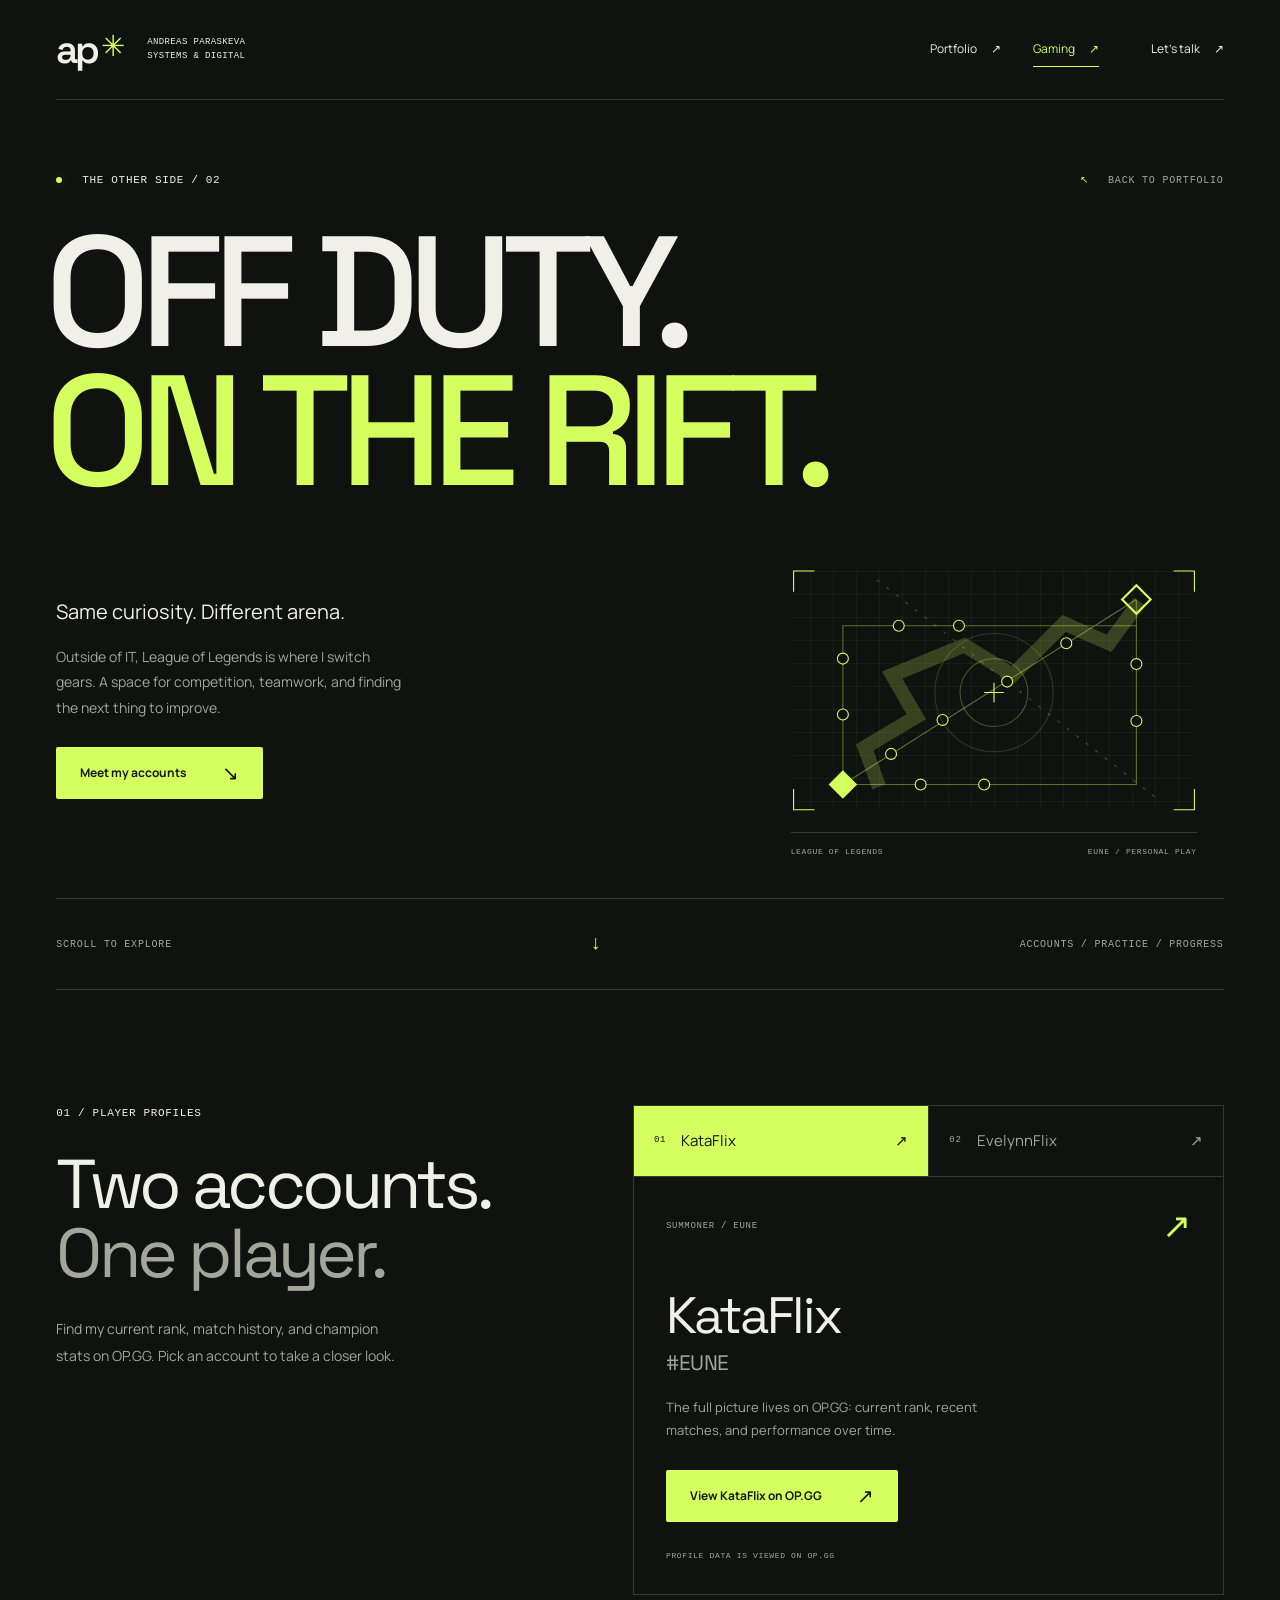
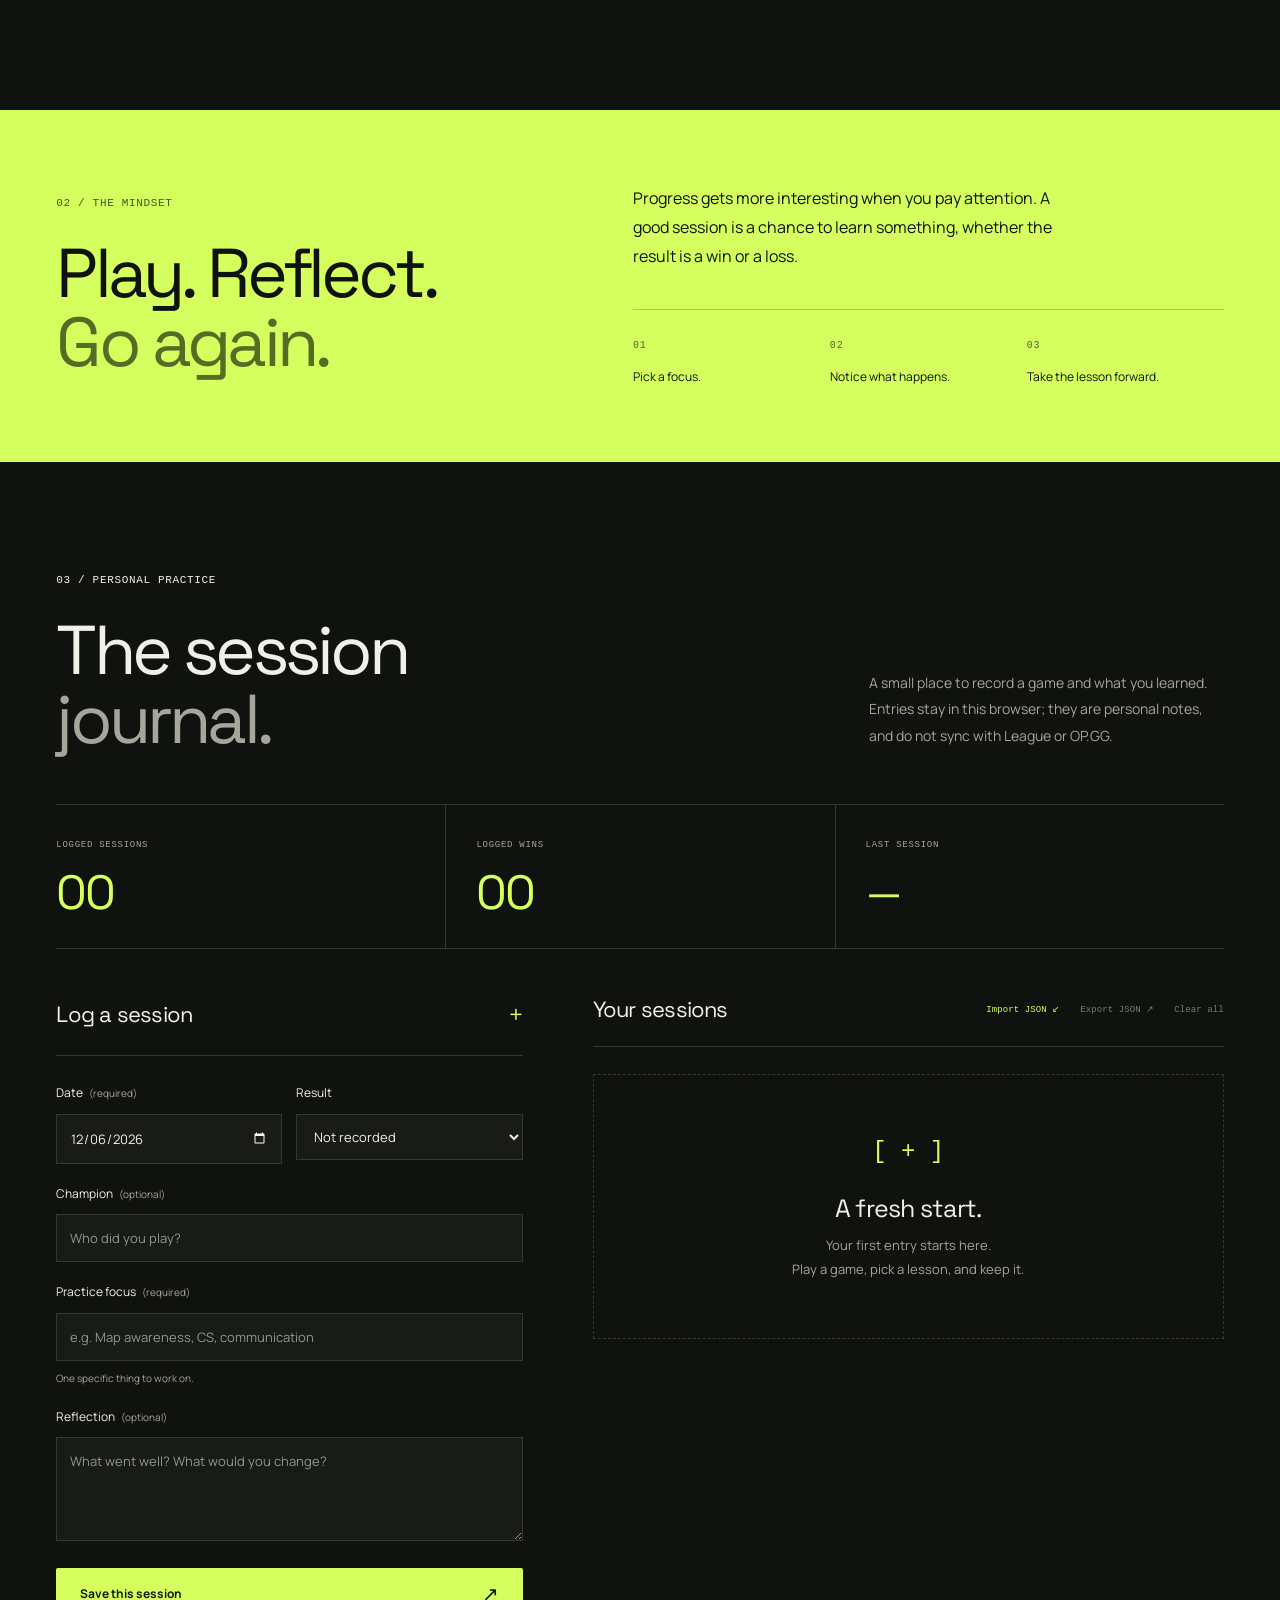
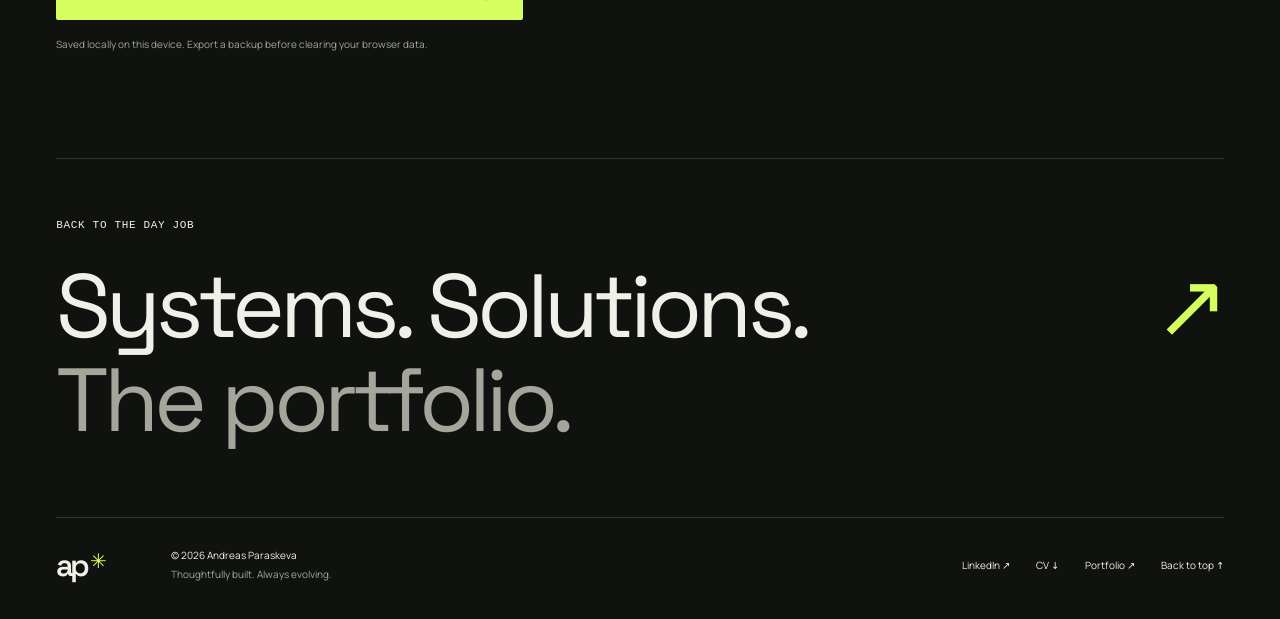
==== gaming/index.html @ ef241016 "Build portfolio and include FileZilla-ready website download" ====
<!doctype html>
<html lang="en">
  <head>
    <meta charset="utf-8" />
    <meta name="viewport" content="width=device-width, initial-scale=1" />
    <meta name="theme-color" content="#101210" />
    <meta
      name="description"
      content="The gaming side of Andreas Paraskeva: League of Legends on EUNE, KataFlix and EvelynnFlix, and a personal practice journal."
    />
    <title>Gaming — Andreas Paraskeva / KataFlix</title>
    <link rel="canonical" href="https://antreasparaskeva.com/gaming/" />
    <meta property="og:type" content="website" />
    <meta
      property="og:title"
      content="Off duty. On the Rift. — Andreas Paraskeva"
    />
    <meta
      property="og:description"
      content="League of Legends, a little competition, and the habit of getting better. The gaming side of Andreas Paraskeva."
    />
    <meta property="og:url" content="https://antreasparaskeva.com/gaming/" />
    <meta
      property="og:image"
      content="https://antreasparaskeva.com/assets/images/hero-art.webp"
    />
    <meta name="twitter:card" content="summary_large_image" />
    <link rel="icon" href="../assets/images/favicon.svg" type="image/svg+xml" />
    <link
      rel="preload"
      href="../assets/fonts/SpaceGrotesk.woff2"
      as="font"
      type="font/woff2"
      crossorigin
    />
    <link rel="stylesheet" href="../assets/css/styles.css" />
    <link rel="stylesheet" href="../assets/css/gaming.css" />
    <script src="../assets/js/main.js" defer></script>
    <script src="../assets/js/gaming.js" defer></script>
  </head>
  <body class="gaming-page">
    <a class="skip-link" href="#main">Skip to content</a>
    <header class="site-header shell">
      <a
        class="brand"
        href="../index.html"
        aria-label="ap — Andreas Paraskeva, Systems &amp; Digital — portfolio"
        ><span class="brand-mark">ap<span aria-hidden="true">✳</span></span
        ><span class="brand-caption"
          >ANDREAS PARASKEVA<br />SYSTEMS &amp; DIGITAL</span
        ></a
      >
      <button
        class="menu-toggle"
        type="button"
        data-menu-toggle
        aria-expanded="false"
        aria-controls="site-navigation"
      >
        <span>Menu</span><span class="menu-icon" aria-hidden="true"></span>
      </button>
      <nav
        class="header-nav"
        id="site-navigation"
        data-nav
        aria-label="Main navigation"
      >
        <a class="nav-link" href="../index.html"
          >Portfolio <span aria-hidden="true">↗</span></a
        >
        <a class="nav-link nav-link--gaming" href="./" aria-current="page"
          >Gaming <span aria-hidden="true">↗</span></a
        >
        <a class="nav-link nav-link--contact" href="../index.html#contact"
          >Let’s talk <span aria-hidden="true">↗</span></a
        >
      </nav>
    </header>
    <main id="main">
      <section class="gaming-hero shell" aria-labelledby="gaming-title">
        <div class="gaming-hero-top">
          <p class="eyebrow">
            <span class="status-dot" aria-hidden="true"></span> THE OTHER SIDE /
            02
          </p>
          <a class="gaming-back" href="../index.html"
            ><span aria-hidden="true">↖</span> Back to portfolio</a
          >
        </div>
        <h1 class="gaming-title" id="gaming-title">
          OFF DUTY.<br /><span>ON THE RIFT.</span>
        </h1>
        <div class="gaming-hero-bottom">
          <div class="gaming-intro">
            <p class="gaming-intro-title">Same curiosity. Different arena.</p>
            <p>
              Outside of IT, League of Legends is where I switch gears. A space
              for competition, teamwork, and finding the next thing to improve.
            </p>
            <a class="button button--lime" href="#accounts"
              >Meet my accounts <span aria-hidden="true">↘</span></a
            >
          </div>
          <div class="rift-visual" aria-hidden="true">
            <svg
              viewBox="0 0 420 260"
              class="rift-map"
              fill="none"
              xmlns="http://www.w3.org/2000/svg"
            >
              <defs>
                <pattern
                  id="rift-grid"
                  width="21"
                  height="21"
                  patternUnits="userSpaceOnUse"
                >
                  <path
                    d="M21 0H0V21"
                    stroke="currentColor"
                    stroke-opacity=".15"
                    stroke-width=".6"
                  />
                </pattern>
              </defs>
              <rect
                x="27"
                y="21"
                width="366"
                height="218"
                fill="url(#rift-grid)"
              />
              <path
                d="M72 216V71H340M72 216L340 47M72 216H340V47"
                stroke="currentColor"
                stroke-width="1"
                stroke-opacity=".4"
              />
              <path
                d="M105 218L92 182L139 154L117 116L183 89L227 116L274 69L315 87L343 49"
                stroke="currentColor"
                stroke-opacity=".2"
                stroke-width="13"
              />
              <path
                d="M103 29L363 232"
                stroke="currentColor"
                stroke-opacity=".25"
                stroke-dasharray="3 8"
              />
              <path d="M59 216L72 203L85 216L72 229Z" fill="currentColor" />
              <path
                d="M327 47L340 34L353 47L340 60Z"
                stroke="currentColor"
                stroke-width="2"
              />
              <g fill="#101210" stroke="currentColor">
                <circle cx="72" cy="152" r="5" />
                <circle cx="72" cy="101" r="5" />
                <circle cx="123" cy="71" r="5" />
                <circle cx="178" cy="71" r="5" />
                <circle cx="116" cy="188" r="5" />
                <circle cx="163" cy="157" r="5" />
                <circle cx="222" cy="122" r="5" />
                <circle cx="276" cy="87" r="5" />
                <circle cx="143" cy="216" r="5" />
                <circle cx="201" cy="216" r="5" />
                <circle cx="340" cy="158" r="5" />
                <circle cx="340" cy="106" r="5" />
              </g>
              <circle
                cx="210"
                cy="132"
                r="31"
                stroke="currentColor"
                stroke-opacity=".28"
              />
              <circle
                cx="210"
                cy="132"
                r="54"
                stroke="currentColor"
                stroke-opacity=".15"
              />
              <path
                d="M201 132H219M210 123V141M27 40V21H46M374 21H393V40M27 220V239H46M374 239H393V220"
                stroke="currentColor"
              />
            </svg>
            <div class="rift-caption">
              <span>LEAGUE OF LEGENDS</span><span>EUNE / PERSONAL PLAY</span>
            </div>
          </div>
        </div>
        <div class="gaming-section-index">
          <span>SCROLL TO EXPLORE</span><span aria-hidden="true">↓</span
          ><span>ACCOUNTS / PRACTICE / PROGRESS</span>
        </div>
      </section>

      <section
        class="gaming-accounts shell"
        id="accounts"
        aria-labelledby="accounts-title"
      >
        <div class="gaming-section-head reveal">
          <p class="eyebrow">01 / PLAYER PROFILES</p>
          <h2 class="gaming-section-title" id="accounts-title">
            Two accounts.<br /><span>One player.</span>
          </h2>
          <p>
            Find my current rank, match history, and champion stats on OP.GG.
            Pick an account to take a closer look.
          </p>
        </div>
        <div class="account-console reveal">
          <div
            class="account-select"
            role="group"
            aria-label="Select a League of Legends account"
          >
            <button
              type="button"
              class="account-tab is-active"
              data-account="kataflix"
              aria-pressed="true"
            >
              <span class="account-tab-index">01</span><span>KataFlix</span
              ><span class="account-tab-arrow" aria-hidden="true">↗</span>
            </button>
            <button
              type="button"
              class="account-tab"
              data-account="evelynnflix"
              aria-pressed="false"
            >
              <span class="account-tab-index">02</span><span>EvelynnFlix</span
              ><span class="account-tab-arrow" aria-hidden="true">↗</span>
            </button>
          </div>
          <div class="account-details" aria-live="polite" aria-atomic="true">
            <div class="account-detail-top">
              <span class="console-label">SUMMONER / EUNE</span
              ><span class="account-symbol" aria-hidden="true">↗</span>
            </div>
            <p class="account-name" id="account-name">
              KataFlix<span>#EUNE</span>
            </p>
            <p class="account-description">
              The full picture lives on OP.GG: current rank, recent matches, and
              performance over time.
            </p>
            <a
              class="button button--lime"
              id="account-profile-link"
              href="https://op.gg/lol/summoners/eune/KataFlix-EUNE"
              target="_blank"
              rel="noopener noreferrer"
              >View KataFlix on OP.GG <span aria-hidden="true">↗</span
              ><span class="sr-only"> (opens in a new tab)</span></a
            >
            <p class="account-footnote">PROFILE DATA IS VIEWED ON OP.GG</p>
          </div>
        </div>
        <noscript
          ><p class="gaming-noscript">
            You can also open
            <a
              href="https://op.gg/lol/summoners/eune/EvelynnFlix-EUNE"
              target="_blank"
              rel="noopener noreferrer"
              >EvelynnFlix#EUNE on OP.GG (new tab)</a
            >. JavaScript is needed to switch accounts and use the session
            journal.
          </p></noscript
        >
      </section>

      <section class="practice-band" aria-labelledby="practice-title">
        <div class="shell practice-layout">
          <div class="reveal">
            <p class="eyebrow">02 / THE MINDSET</p>
            <h2 class="gaming-section-title" id="practice-title">
              Play. Reflect.<br /><span>Go again.</span>
            </h2>
          </div>
          <div class="practice-notes reveal">
            <p>
              Progress gets more interesting when you pay attention. A good
              session is a chance to learn something, whether the result is a
              win or a loss.
            </p>
            <div class="practice-steps">
              <div>
                <span>01</span>
                <p>Pick a focus.</p>
              </div>
              <div>
                <span>02</span>
                <p>Notice what happens.</p>
              </div>
              <div>
                <span>03</span>
                <p>Take the lesson forward.</p>
              </div>
            </div>
          </div>
        </div>
      </section>

      <section
        class="gaming-journal shell"
        id="journal"
        aria-labelledby="journal-title"
      >
        <div class="journal-heading reveal">
          <div>
            <p class="eyebrow">03 / PERSONAL PRACTICE</p>
            <h2 class="gaming-section-title" id="journal-title">
              The session<br /><span>journal.</span>
            </h2>
          </div>
          <p>
            A small place to record a game and what you learned. Entries stay in
            this browser; they are personal notes, and do not sync with League
            or OP.GG.
          </p>
        </div>
        <div
          class="journal-metrics"
          role="group"
          aria-label="Summary of manually logged sessions"
        >
          <div>
            <span class="console-label">LOGGED SESSIONS</span
            ><strong id="journal-count">00</strong>
          </div>
          <div>
            <span class="console-label">LOGGED WINS</span
            ><strong id="journal-wins">00</strong>
          </div>
          <div>
            <span class="console-label">LAST SESSION</span
            ><strong class="journal-last-date" id="journal-last">—</strong>
          </div>
        </div>
        <div class="journal-layout">
          <form class="journal-form" id="journal-form" novalidate>
            <div class="journal-panel-heading">
              <h3>Log a session</h3>
              <span aria-hidden="true">+</span>
            </div>
            <div class="journal-field-row">
              <div class="journal-field">
                <label for="session-date">Date <span>(required)</span></label
                ><input type="date" id="session-date" name="date" required />
              </div>
              <div class="journal-field">
                <label for="session-result">Result</label
                ><select id="session-result" name="result">
                  <option value="unrecorded">Not recorded</option>
                  <option value="win">Win</option>
                  <option value="loss">Loss</option>
                </select>
              </div>
            </div>
            <div class="journal-field">
              <label for="session-champion"
                >Champion <span>(optional)</span></label
              ><input
                type="text"
                id="session-champion"
                name="champion"
                maxlength="40"
                placeholder="Who did you play?"
                autocomplete="off"
              />
            </div>
            <div class="journal-field">
              <label for="session-focus"
                >Practice focus <span>(required)</span></label
              ><input
                type="text"
                id="session-focus"
                name="focus"
                required
                maxlength="80"
                placeholder="e.g. Map awareness, CS, communication"
                aria-describedby="focus-help"
              />
              <p id="focus-help" class="journal-input-help">
                One specific thing to work on.
              </p>
            </div>
            <div class="journal-field">
              <label for="session-notes"
                >Reflection <span>(optional)</span></label
              ><textarea
                id="session-notes"
                name="notes"
                rows="3"
                maxlength="600"
                placeholder="What went well? What would you change?"
              ></textarea>
            </div>
            <p
              class="journal-form-error"
              id="journal-form-error"
              role="alert"
              hidden
            ></p>
            <button
              class="button button--lime journal-save"
              id="journal-save"
              type="submit"
              disabled
            >
              Save this session <span aria-hidden="true">↗</span>
            </button>
            <p class="journal-storage-note">
              Saved locally on this device. Export a backup before clearing your
              browser data.
            </p>
          </form>
          <div class="journal-history">
            <div class="journal-panel-heading">
              <h3>Your sessions</h3>
              <div class="journal-actions">
                <button
                  type="button"
                  class="journal-text-button"
                  id="journal-import"
                  disabled
                >
                  Import JSON <span aria-hidden="true">↙</span></button
                ><button
                  type="button"
                  class="journal-text-button"
                  id="journal-export"
                  disabled
                >
                  Export JSON <span aria-hidden="true">↗</span></button
                ><button
                  type="button"
                  class="journal-text-button"
                  id="journal-clear"
                  disabled
                >
                  Clear all
                </button>
              </div>
            </div>
            <input
              type="file"
              id="journal-import-file"
              accept="application/json,.json"
              aria-label="Choose a journal JSON backup to merge"
              hidden
            />
            <p
              class="journal-notice"
              id="journal-storage-warning"
              role="status"
              hidden
            ></p>
            <div class="journal-empty" id="journal-empty">
              <span class="journal-empty-mark" aria-hidden="true">[ + ]</span>
              <h4>A fresh start.</h4>
              <p>
                Your first entry starts here.<br />Play a game, pick a lesson,
                and keep it.
              </p>
            </div>
            <ol
              class="journal-entry-list"
              id="journal-entries"
              aria-label="Saved gaming sessions"
            ></ol>
            <p
              class="journal-status"
              id="journal-status"
              role="status"
              aria-live="polite"
              aria-atomic="true"
            ></p>
          </div>
        </div>
        <noscript
          ><p class="gaming-noscript">
            Enable JavaScript to save session notes in this browser. The OP.GG
            profile links work without JavaScript.
          </p></noscript
        >
      </section>
      <section class="gaming-return shell reveal">
        <p class="eyebrow">BACK TO THE DAY JOB</p>
        <a href="../index.html" class="gaming-return-link"
          >Systems. Solutions.<br /><span>The portfolio.</span
          ><span class="gaming-return-arrow" aria-hidden="true">↗</span></a
        >
      </section>
    </main>
    <footer class="site-footer shell">
      <a class="brand-mark" href="#main" aria-label="ap — Back to top"
        >ap<span aria-hidden="true">✳</span></a
      >
      <p>
        © <span data-year>2026</span> Andreas Paraskeva<br /><span class="muted"
          >Thoughtfully built. Always evolving.</span
        >
      </p>
      <div class="footer-links">
        <a
          href="https://www.linkedin.com/in/andreas-paraskeva-26b56a376/"
          target="_blank"
          rel="noopener noreferrer"
          >LinkedIn ↗</a
        ><a href="../assets/docs/Andreas-Paraskeva-CV.pdf" download>CV ↓</a
        ><a href="../index.html">Portfolio ↗</a
        ><a href="#main">Back to top ↑</a>
      </div>
    </footer>
    <dialog
      class="journal-clear-dialog"
      id="journal-clear-dialog"
      aria-labelledby="clear-title"
      aria-describedby="clear-description"
    >
      <div>
        <p class="eyebrow">LOCAL JOURNAL</p>
        <h2 id="clear-title">Clear every session?</h2>
        <p id="clear-description">
          This permanently deletes all journal entries from this browser. Export
          a backup first if you want to keep them.
        </p>
        <div class="journal-dialog-actions">
          <button
            class="button button--outline"
            type="button"
            id="journal-clear-cancel"
          >
            Keep my entries</button
          ><button
            class="button button--lime"
            type="button"
            id="journal-clear-confirm"
          >
            Delete all entries
          </button>
        </div>
      </div>
    </dialog>
  </body>
</html>
---- assets/css/styles.css ----
@font-face {
  font-family: Space Grotesk;
  src: url("../fonts/SpaceGrotesk.woff2") format("woff2");
  font-style: normal;
  font-weight: 300 700;
  font-display: swap;
}
@font-face {
  font-family: Manrope;
  src: url("../fonts/Manrope.woff2") format("woff2");
  font-style: normal;
  font-weight: 200 800;
  font-display: swap;
}
@font-face {
  font-family: Manrope;
  src: url("../fonts/Symbols.ttf") format("truetype");
  font-style: normal;
  font-weight: 200 800;
  font-display: swap;
  unicode-range: U+2190-21FF, U+2715, U+2733;
}
@font-face {
  font-family: Space Grotesk;
  src: url("../fonts/Symbols.ttf") format("truetype");
  font-style: normal;
  font-weight: 300 700;
  font-display: swap;
  unicode-range: U+2190-21FF, U+2715, U+2733;
}
:root {
  --bg: #101210;
  --surface: #181b17;
  --text: #f1f0e8;
  --muted: #a4a79c;
  --lime: #d4ff5f;
  --line: #32362e;
  --paper: #e9eae2;
  --font: Manrope, Arial, sans-serif;
  --display: "Space Grotesk", Arial, sans-serif;
  --mono: "Courier New", monospace;
  --gutter: clamp(22px, 4.4vw, 80px);
}
.sr-only {
  position: absolute !important;
  width: 1px !important;
  height: 1px !important;
  padding: 0 !important;
  margin: -1px !important;
  overflow: hidden !important;
  clip: rect(0, 0, 0, 0) !important;
  white-space: nowrap !important;
  border: 0 !important;
}
.project-fallback {
  border-top: 1px solid var(--line);
  margin-top: 30px;
  padding-top: 24px;
  color: var(--muted);
  font-size: 12px;
  display: grid;
  gap: 15px;
}
.project-fallback a {
  color: var(--lime);
  text-decoration: underline;
  text-underline-offset: 4px;
}
button[data-project]:disabled {
  cursor: default;
}
*,
*::before,
*::after {
  box-sizing: border-box;
}
html {
  scroll-behavior: smooth;
  scroll-padding-top: 30px;
}
body {
  margin: 0;
  background: var(--bg);
  color: var(--text);
  font: 400 15px/1.7 var(--font);
  -webkit-font-smoothing: antialiased;
}
body.menu-open {
  overflow: hidden;
}
button,
input,
select,
textarea {
  font: inherit;
}
button,
a,
input,
select,
textarea {
  -webkit-tap-highlight-color: transparent;
}
button {
  cursor: pointer;
}
a {
  color: inherit;
  text-decoration: none;
}
button {
  color: inherit;
}
img {
  max-width: 100%;
  display: block;
}
h1,
h2,
h3,
h4,
p {
  margin: 0;
}
h1,
h2,
h3,
h4 {
  font-family: var(--display);
  font-weight: 500;
  line-height: 1.08;
}
::selection {
  background: var(--lime);
  color: var(--bg);
}
:focus-visible {
  outline: 2px solid var(--lime);
  outline-offset: 5px;
}
.about-section :focus-visible {
  outline-color: var(--bg);
}
[hidden] {
  display: none !important;
}
.shell {
  width: calc(100% - var(--gutter) * 2);
  max-width: 1600px;
  margin-inline: auto;
}
.section-pad {
  padding-top: 120px;
  padding-bottom: 120px;
}
.eyebrow,
.mono {
  font-family: var(--mono);
  font-size: 11px;
  letter-spacing: 0.06em;
  line-height: 1.5;
}
.eyebrow {
  font-weight: 400;
}
.lime {
  color: var(--lime);
}
.muted {
  color: var(--muted);
}
.skip-link {
  position: fixed;
  z-index: 100;
  left: 20px;
  top: 15px;
  padding: 10px 20px;
  transform: translateY(-200%);
  background: var(--lime);
  color: var(--bg);
}
.skip-link:focus {
  transform: translateY(0);
}
.scroll-progress {
  height: 2px;
  width: 0;
  background: var(--lime);
  position: fixed;
  top: 0;
  left: 0;
  z-index: 90;
  pointer-events: none;
}
.site-header {
  height: 100px;
  display: flex;
  align-items: center;
  justify-content: space-between;
  position: relative;
  z-index: 20;
  border-bottom: 1px solid var(--line);
}
.brand {
  display: inline-flex;
  gap: 22px;
  align-items: center;
}
.brand-mark {
  font-family: var(--display);
  font-size: 39px;
  font-weight: 600;
  letter-spacing: -4px;
  line-height: 1;
}
.brand-mark span {
  font-size: 29px;
  color: var(--lime);
  display: inline-block;
  margin-left: 5px;
  letter-spacing: 0;
  vertical-align: top;
  transform: translateY(1px);
}
.brand-caption {
  font-family: var(--mono);
  font-size: 9px;
  letter-spacing: 0.04em;
  line-height: 1.55;
}
.header-nav {
  display: flex;
  align-items: center;
  gap: 32px;
}
.nav-link {
  font-size: 12px;
  position: relative;
  padding-block: 7px;
}
.nav-link::after {
  content: "";
  position: absolute;
  left: 0;
  bottom: 0;
  width: 0;
  height: 1px;
  background: currentColor;
  transition: width 0.25s;
}
.nav-link:hover::after,
.nav-link[aria-current="page"]::after {
  width: 100%;
}
.nav-link--gaming {
  color: var(--lime);
}
.nav-link--contact {
  margin-left: 20px;
}
.nav-link span {
  display: inline-block;
  margin-left: 12px;
}
.menu-toggle {
  display: none;
}
.button {
  display: inline-flex;
  justify-content: space-between;
  gap: 35px;
  align-items: center;
  min-height: 52px;
  padding: 14px 23px;
  font-size: 12px;
  font-weight: 700;
  border: 1px solid transparent;
  transition:
    background 0.25s,
    transform 0.25s;
  color: var(--text);
  background: var(--surface);
  border-radius: 2px;
  line-height: 1.5;
}
.button span {
  font-size: 20px;
  font-weight: 400;
  line-height: 1;
}
.button--lime {
  background: var(--lime);
  color: #15190d;
}
.button--lime:hover {
  background: #e0ff8e;
  transform: translateY(-2px);
}
.button--outline {
  border-color: var(--line);
  background: transparent;
}
.button--outline:hover {
  background: var(--surface);
  border-color: var(--muted);
}
.text-link {
  display: inline-flex;
  align-items: center;
  gap: 24px;
  font-size: 12px;
  padding: 9px 0;
  border-bottom: 1px solid var(--line);
  font-weight: 600;
}
.text-link span {
  font-size: 19px;
  transition: transform 0.25s;
}
.text-link:hover span {
  transform: translate(2px, -2px);
}
.status-dot {
  display: inline-block;
  width: 6px;
  height: 6px;
  background: var(--lime);
  border-radius: 50%;
  margin-right: 8px;
  box-shadow: 0 0 12px #d4ff5f45;
}
.hero {
  position: relative;
  min-height: 745px;
  height: calc(100svh - 100px);
  max-height: 900px;
  display: flex;
  flex-direction: column;
  isolation: isolate;
}
.hero-image {
  position: absolute;
  right: calc(var(--gutter) * -1);
  top: 0;
  width: 88%;
  height: 100%;
  overflow: hidden;
  z-index: -1;
}
.hero-image img {
  height: 100%;
  width: 100%;
  object-fit: cover;
  object-position: 67% center;
  opacity: 0.83;
}
.hero-image-shade {
  position: absolute;
  inset: 0;
  background:
    linear-gradient(
      90deg,
      var(--bg) 0%,
      #101210db 13%,
      #10121068 40%,
      transparent 68%
    ),
    linear-gradient(
      0deg,
      var(--bg) 0%,
      transparent 25%,
      transparent 80%,
      #10121050 100%
    );
}
.hero-topline {
  display: flex;
  justify-content: space-between;
  align-items: center;
  padding-top: 30px;
}
.hero-topline .eyebrow {
  font-size: 10px;
}
.hero-index {
  color: var(--muted);
  font-size: 9px;
}
.hero-content {
  padding-top: 76px;
  position: relative;
}
.hero-kicker {
  font-size: 16px;
  color: #c7cabc;
  margin-bottom: 27px;
}
.hero h1 {
  font-size: clamp(76px, 8.9vw, 155px);
  letter-spacing: -0.072em;
  line-height: 0.94;
  max-width: 1040px;
}
.hero-description {
  max-width: 350px;
  font-size: 13px;
  color: #c4c7bb;
  line-height: 1.85;
  margin-top: 31px;
}
.hero-actions {
  display: flex;
  align-items: center;
  gap: 30px;
  margin-top: 29px;
}
.hero-actions .text-link {
  font-size: 11px;
}
.hero-coordinate {
  position: absolute;
  right: 0;
  bottom: 163px;
  font-size: 10px;
  text-align: right;
  color: #c0c5b1;
}
.hero-coordinate span {
  font-size: 8px;
  color: var(--muted);
}
.hero-bottom {
  display: grid;
  grid-template-columns: 1fr 1fr 1fr;
  align-items: end;
  margin-top: auto;
  padding-top: 55px;
  padding-bottom: 32px;
}
.scroll-cue {
  display: flex;
  align-items: center;
  gap: 13px;
  font: 9px var(--mono);
  letter-spacing: 0.03em;
  width: max-content;
}
.scroll-cue-line {
  display: block;
  width: 17px;
  height: 32px;
  border: 1px solid #5f6655;
  border-radius: 10px;
  position: relative;
}
.scroll-cue-line::after {
  content: "";
  position: absolute;
  top: 6px;
  left: 7px;
  width: 1px;
  height: 7px;
  background: var(--lime);
  animation: scrollCue 2s infinite;
}
.hero-current {
  font-size: 11px;
  text-align: center;
}
.hero-current .muted {
  font: 8px var(--mono);
  letter-spacing: 0.06em;
}
.local-time {
  font-size: 9px;
  text-align: right;
  color: var(--muted);
}
.local-time span {
  color: var(--text);
  margin-left: 12px;
}
.skills-ribbon {
  border-block: 1px solid var(--line);
  background: #151813;
}
.skills-ribbon > div {
  display: flex;
  justify-content: space-between;
  align-items: center;
  gap: 20px;
  min-height: 70px;
  font: 10px var(--mono);
  letter-spacing: 0.03em;
}
.skills-ribbon > div > span:nth-child(even) {
  color: var(--lime);
  font-size: 18px;
}
.section-heading {
  margin-bottom: 48px;
}
.section-heading > .eyebrow {
  color: var(--muted);
  margin-bottom: 22px;
}
.heading-row {
  display: flex;
  align-items: flex-end;
  justify-content: space-between;
  gap: 30px;
}
.heading-row h2 {
  font-size: clamp(40px, 4.8vw, 80px);
  letter-spacing: -0.055em;
}
.heading-row h2 sup {
  font: 12px var(--mono);
  letter-spacing: 0;
  vertical-align: top;
  margin-left: 15px;
  display: inline-block;
  margin-top: 10px;
  color: var(--muted);
}
.heading-row > p {
  font-size: 12px;
  color: var(--muted);
  line-height: 1.8;
  text-align: right;
}
.project-grid {
  display: grid;
  grid-template-columns: 1fr 1fr;
  gap: 28px;
}
.project-visual {
  position: relative;
  width: 100%;
  padding: 0;
  aspect-ratio: 4/3;
  border: 0;
  display: block;
  overflow: hidden;
  text-align: left;
  border-radius: 3px;
}
.project-visual--school {
  background: #b8b6ec;
}
.project-visual--v2go {
  background: #d3ddbe;
}
.project-visual img {
  width: 100%;
  height: 100%;
  object-fit: cover;
  transition: transform 0.7s cubic-bezier(0.2, 0.7, 0.3, 1);
}
.project-visual:hover img {
  transform: scale(1.045);
}
.project-number {
  position: absolute;
  top: 26px;
  left: 26px;
  color: #393749;
  z-index: 1;
  font-size: 9px;
}
.visual-caption {
  position: absolute;
  bottom: 22px;
  left: 26px;
  color: #35382f;
  font-size: 8px;
}
.project-open {
  position: absolute;
  bottom: 24px;
  right: 25px;
  width: 42px;
  height: 42px;
  background: var(--bg);
  color: var(--text);
  display: grid;
  place-items: center;
  border-radius: 50%;
  font-size: 22px;
  transition: transform 0.25s;
}
.project-visual:hover .project-open {
  transform: rotate(45deg);
}
.project-meta {
  display: flex;
  gap: 16px;
  justify-content: space-between;
  align-items: flex-start;
  margin-top: 25px;
}
.project-meta h3 {
  font-size: 27px;
  letter-spacing: -0.035em;
}
.project-meta h3 button {
  background: none;
  border: 0;
  padding: 0;
  text-align: left;
  font: inherit;
}
.project-meta h3 span {
  font-size: 20px;
  color: var(--lime);
  margin-left: 8px;
}
.project-meta p {
  font-size: 12px;
  color: var(--muted);
  margin-top: 7px;
}
.project-type {
  font-size: 8px;
  margin-top: 9px;
  color: var(--muted);
  white-space: nowrap;
}
.tags {
  display: flex;
  flex-wrap: wrap;
  gap: 7px;
  margin-top: 20px;
}
.tags span {
  border: 1px solid var(--line);
  padding: 3px 10px;
  border-radius: 30px;
  font-size: 9px;
  color: #c4c7bc;
}
.contribution-row {
  margin-top: 52px;
  border-block: 1px solid var(--line);
  padding: 27px 0;
  display: grid;
  grid-template-columns: 1fr 1fr 1fr 1fr;
  gap: 20px;
  align-items: center;
}
.contribution-row > .eyebrow {
  font-size: 9px;
  color: var(--muted);
}
.contribution-row > a {
  font: 22px var(--display);
  letter-spacing: -0.04em;
  display: flex;
  gap: 15px;
  align-items: center;
}
.contribution-row > a > span {
  color: var(--lime);
  font-size: 18px;
}
.contribution-row > p:last-child {
  font-size: 10px;
  color: var(--muted);
  text-align: right;
}
.about-section {
  background: var(--paper);
  color: #22261d;
  position: relative;
}
.about-section .section-heading > .eyebrow {
  color: #65695d;
}
.about-grid {
  display: grid;
  grid-template-columns: 1.2fr 1fr;
  gap: 85px;
  align-items: start;
}
.about-title {
  font-size: clamp(38px, 4.7vw, 76px);
  line-height: 1.12;
  letter-spacing: -0.06em;
}
.about-title > span {
  color: #7b826d;
}
.about-copy {
  padding-top: 5px;
}
.about-copy .lead {
  font-size: 21px;
  color: #23271f;
  line-height: 1.55;
  margin-bottom: 23px;
}
.about-copy > p {
  font-size: 13px;
  color: #606555;
  line-height: 1.95;
  margin-bottom: 20px;
}
.about-copy .text-link {
  border-color: #b7bbae;
  margin-top: 8px;
}
.about-stats {
  display: grid;
  grid-template-columns: 1fr 1fr 1fr;
  margin-top: 70px;
  border-block: 1px solid #bfc4b4;
  padding: 38px 0;
  gap: 25px;
}
.about-stats > div {
  padding-left: 45px;
  border-left: 1px solid #bfc4b4;
}
.about-stats > div:first-child {
  border-left: 0;
  padding-left: 0;
}
.about-stats strong {
  font: 500 clamp(28px, 3vw, 46px) var(--display);
  letter-spacing: -0.06em;
}
.about-stats strong span {
  font-size: 23px;
  color: #606555;
}
.about-stats p {
  font: 9px var(--mono);
  letter-spacing: 0.05em;
  color: #5f6555;
  margin-top: 8px;
}
.toolkit {
  display: grid;
  grid-template-columns: 1fr 3fr;
  gap: 30px;
  margin-top: 48px;
}
.toolkit > .eyebrow {
  color: #606555;
  padding-top: 3px;
}
.toolkit-groups {
  display: grid;
  grid-template-columns: 1.2fr 1.2fr 1fr;
  gap: 30px;
}
.toolkit h3 {
  font-size: 14px;
  letter-spacing: -0.025em;
  margin-bottom: 10px;
}
.toolkit p {
  font-size: 10px;
  line-height: 2;
  color: #606555;
}
.experience-list {
  border-top: 1px solid var(--line);
}
.experience-item {
  border-bottom: 1px solid var(--line);
}
.experience-item summary {
  display: grid;
  grid-template-columns: 31% 1fr 42px;
  align-items: center;
  gap: 24px;
  padding: 32px 0;
  cursor: pointer;
  list-style: none;
}
.experience-item summary::-webkit-details-marker {
  display: none;
}
.experience-date {
  font-size: 10px;
  color: var(--muted);
  align-self: start;
  padding-top: 5px;
}
.current-pill {
  display: block;
  width: max-content;
  padding: 2px 7px;
  border: 1px solid #a4cc464a;
  color: var(--lime);
  font-size: 8px;
  margin-top: 8px;
  border-radius: 3px;
}
.experience-role {
  font: 500 clamp(18px, 2.2vw, 31px) var(--display);
  letter-spacing: -0.035em;
  line-height: 1.35;
}
.experience-role small {
  display: block;
  font: 11px var(--font);
  letter-spacing: 0;
  color: var(--muted);
  margin-top: 7px;
}
.experience-toggle {
  display: grid;
  place-items: center;
  border: 1px solid var(--line);
  height: 39px;
  width: 39px;
  border-radius: 50%;
  font-size: 24px;
  font-weight: 300;
  transition:
    transform 0.3s,
    color 0.3s;
}
.experience-item[open] .experience-toggle {
  transform: rotate(45deg);
  color: var(--lime);
}
.experience-item summary:hover .experience-role {
  color: var(--lime);
}
.experience-description {
  padding: 0 65px 30px 31%;
  font-size: 12px;
  color: #c0c4b7;
  max-width: 950px;
}
.experience-description p + p {
  margin-top: 12px;
}
.education-grid {
  display: grid;
  grid-template-columns: 1fr 1fr;
  gap: 24px;
  margin-top: 55px;
}
.education-card {
  padding: 31px;
  background: var(--surface);
  border: 1px solid var(--line);
  position: relative;
  overflow: hidden;
}
.education-card > .eyebrow {
  color: var(--muted);
  font-size: 8px;
}
.education-card h3 {
  font-size: 25px;
  letter-spacing: -0.04em;
  margin-top: 26px;
}
.education-school {
  font-size: 12px;
  color: var(--lime);
  margin-top: 9px;
}
.education-card > p:last-of-type {
  font-size: 11px;
  color: var(--muted);
  margin-top: 22px;
  max-width: 85%;
}
.education-badge {
  position: absolute;
  right: 23px;
  bottom: 29px;
  font: 25px var(--display);
  color: #626a55;
  letter-spacing: -1.5px;
}
.education-badge span {
  font-size: 17px;
  margin-left: 6px;
  color: var(--lime);
}
.gaming-teaser {
  padding-block: 15px 0;
}
.gaming-teaser-inner {
  padding: 67px;
  background: #1b2115;
  border: 1px solid #444e31;
  position: relative;
  overflow: hidden;
  display: grid;
  grid-template-columns: 1.1fr 1fr;
  gap: 20px;
}
.teaser-grid {
  position: absolute;
  inset: 0;
  background-image:
    linear-gradient(#d4ff5f08 1px, transparent 1px),
    linear-gradient(90deg, #d4ff5f08 1px, transparent 1px);
  background-size: 45px 45px;
  mask-image: linear-gradient(90deg, transparent, #000);
  pointer-events: none;
}
.gaming-teaser-inner > div:not(.teaser-grid) {
  position: relative;
}
.gaming-teaser .eyebrow {
  font-size: 9px;
  color: #b9c99d;
}
.gaming-teaser h2 {
  font-size: clamp(43px, 5.7vw, 87px);
  letter-spacing: -0.06em;
  margin-top: 28px;
}
.gaming-teaser h2 span {
  color: var(--lime);
}
.gaming-teaser p:not(.eyebrow) {
  font-size: 12px;
  color: #b5bfa6;
  margin-top: 23px;
  max-width: 350px;
}
.gaming-teaser .button {
  margin-top: 32px;
}
.teaser-symbol {
  display: grid;
  place-items: center;
}
.crosshair {
  width: 250px;
  height: 250px;
  position: relative;
  border: 1px solid #d4ff5f35;
  border-radius: 50%;
  box-shadow:
    0 0 90px #c4fd4420,
    inset 0 0 70px #c4fd4410;
  display: block;
}
.crosshair::before {
  content: "";
  position: absolute;
  inset: 41px;
  border: 1px solid #d4ff5f80;
  transform: rotate(45deg);
  background: linear-gradient(135deg, #d4ff5f18, transparent);
  box-shadow: 0 0 50px #c4fd4410;
}
.crosshair::after {
  content: "✳";
  position: absolute;
  inset: 0;
  display: grid;
  place-items: center;
  font-size: 100px;
  color: var(--lime);
  font-family: var(--display);
  text-shadow: 0 0 40px #d4ff5f45;
}
.teaser-code {
  position: absolute;
  bottom: 0;
  right: 0;
  font-size: 9px;
  color: #7d9160;
  text-align: right;
}
.contact-section {
  padding-top: 140px;
  padding-bottom: 100px;
}
.contact-section .eyebrow {
  color: var(--muted);
  margin-bottom: 31px;
}
.contact-grid {
  display: grid;
  grid-template-columns: 1.4fr 1fr;
  gap: 40px;
  align-items: center;
}
.contact-grid h2 {
  font-size: clamp(42px, 6.6vw, 104px);
  letter-spacing: -0.06em;
  line-height: 1.07;
}
.contact-grid h2 span {
  color: var(--lime);
}
.contact-copy > p {
  font-size: 13px;
  color: var(--muted);
  line-height: 1.9;
  margin-bottom: 24px;
}
.email-row {
  display: flex;
  align-items: center;
  gap: 12px;
  margin-top: 23px;
  font-size: 11px;
}
.email-row > a {
  overflow-wrap: anywhere;
}
.copy-email {
  background: none;
  border: 1px solid var(--line);
  width: 30px;
  min-width: 30px;
  height: 30px;
  font-size: 17px;
  padding: 0;
  border-radius: 4px;
}
.copy-email:hover {
  color: var(--lime);
  border-color: var(--lime);
}
.contact-copy .copy-status {
  font-size: 10px;
  color: var(--lime);
  min-height: 20px;
  margin-top: 8px;
  margin-bottom: 0;
}
.site-footer {
  border-top: 1px solid var(--line);
  display: grid;
  grid-template-columns: 80px 1fr auto;
  gap: 35px;
  align-items: center;
  padding-top: 28px;
  padding-bottom: 35px;
}
.site-footer p {
  font-size: 10px;
  line-height: 1.9;
}
.site-footer .brand-mark {
  font-size: 31px;
}
.site-footer .brand-mark > span {
  font-size: 20px;
  margin-left: 4px;
}
.footer-links {
  display: flex;
  gap: 26px;
  font-size: 10px;
}
.footer-links a:hover {
  color: var(--lime);
}
.project-dialog {
  width: calc(100% - 36px);
  max-width: 690px;
  padding: 38px;
  background: #1b1f18;
  color: var(--text);
  border: 1px solid #535c46;
  max-height: 85svh;
  border-radius: 4px;
  box-shadow: 0 25px 130px #0008;
  overflow: auto;
}
.project-dialog::backdrop {
  background: #090c08cc;
  backdrop-filter: blur(8px);
}
.dialog-head {
  display: flex;
  align-items: center;
  justify-content: space-between;
  gap: 15px;
  margin-bottom: 25px;
}
.dialog-head .eyebrow {
  color: var(--lime);
  font-size: 9px;
}
.dialog-close {
  background: transparent;
  border: 1px solid var(--line);
  width: 38px;
  height: 38px;
  border-radius: 50%;
  font-size: 16px;
  flex-shrink: 0;
}
.project-dialog h2 {
  font-size: 48px;
  letter-spacing: -0.055em;
}
.dialog-intro {
  font-size: 17px;
  line-height: 1.7;
  margin-top: 18px;
  color: #d2d7c6;
}
.dialog-body {
  font-size: 12px;
  color: var(--muted);
  margin-top: 25px;
}
.dialog-body h3 {
  font-size: 14px;
  color: var(--text);
  margin-top: 23px;
  margin-bottom: 10px;
}
.dialog-body ul {
  padding-left: 18px;
  line-height: 1.9;
}
.project-dialog > .button {
  margin-top: 27px;
}
.dialog-note {
  font-size: 10px;
  color: var(--muted);
  margin-top: 15px;
}
.will-reveal {
  opacity: 0;
  transform: translateY(18px);
  transition:
    opacity 0.7s,
    transform 0.7s;
}
.will-reveal.is-visible {
  opacity: 1;
  transform: translateY(0);
}
@keyframes scrollCue {
  0%,
  100% {
    transform: translateY(0);
    opacity: 1;
  }
  70% {
    transform: translateY(8px);
    opacity: 0.2;
  }
}
@media (min-width: 1800px) {
  .hero-image {
    right: calc((1600px - 100vw) / 2);
    width: 1200px;
  }
  .hero-content {
    padding-top: 95px;
  }
}
@media (max-width: 1100px) {
  .brand-caption {
    display: none;
  }
  .header-nav {
    gap: 25px;
  }
  .hero {
    min-height: 710px;
  }
  .hero h1 {
    font-size: clamp(82px, 10.1vw, 120px);
  }
  .hero-image {
    width: 100%;
  }
  .hero-coordinate {
    bottom: 170px;
  }
  .about-grid {
    gap: 45px;
  }
  .about-title {
    font-size: clamp(38px, 5.5vw, 63px);
  }
  .toolkit {
    grid-template-columns: 1fr;
  }
  .project-type {
    display: none;
  }
  .contact-grid {
    grid-template-columns: 1.2fr 1fr;
  }
  .email-row {
    font-size: 10px;
  }
  .gaming-teaser-inner {
    padding: 45px;
  }
  .footer-links {
    gap: 20px;
  }
}
@media (max-width: 760px) {
  .section-pad {
    padding-top: 76px;
    padding-bottom: 76px;
  }
  .site-header {
    height: 80px;
  }
  .brand-caption {
    display: block;
    font-size: 8px;
  }
  .brand {
    gap: 17px;
  }
  .brand-mark {
    font-size: 33px;
  }
  .brand-mark span {
    font-size: 25px;
  }
  .menu-toggle {
    display: flex;
    align-items: center;
    gap: 13px;
    background: transparent;
    border: 0;
    padding: 8px 0 8px 12px;
    font-size: 12px;
  }
  .menu-icon {
    display: block;
    position: relative;
    width: 22px;
    height: 12px;
    border-block: 1px solid var(--text);
  }
  .menu-toggle[aria-expanded="true"] .menu-icon {
    border: 0;
  }
  .menu-toggle[aria-expanded="true"] .menu-icon::before,
  .menu-toggle[aria-expanded="true"] .menu-icon::after {
    content: "";
    position: absolute;
    left: 0;
    top: 5px;
    width: 22px;
    height: 1px;
    background: var(--text);
    transform: rotate(45deg);
  }
  .menu-toggle[aria-expanded="true"] .menu-icon::after {
    transform: rotate(-45deg);
  }
  .header-nav {
    display: none;
    position: absolute;
    top: 80px;
    left: calc(var(--gutter) * -1);
    right: calc(var(--gutter) * -1);
    background: #141813;
    padding: 27px var(--gutter) 35px;
    border-bottom: 1px solid var(--line);
    flex-direction: column;
    align-items: flex-start;
    gap: 15px;
    box-shadow: 0 20px 40px #0008;
  }
  .header-nav.is-open {
    display: flex;
  }
  .nav-link {
    font: 24px var(--display);
    padding: 7px 0;
  }
  .nav-link--contact {
    margin-left: 0;
  }
  .hero {
    height: auto;
    min-height: 750px;
    max-height: none;
  }
  .hero-topline {
    padding-top: 25px;
  }
  .hero-topline .eyebrow {
    font-size: 8px;
  }
  .hero-index {
    display: none;
  }
  .hero-content {
    padding-top: 73px;
  }
  .hero-kicker {
    font-size: 13px;
    margin-bottom: 22px;
  }
  .hero h1 {
    font-size: clamp(64px, 12.4vw, 94px);
    letter-spacing: -0.07em;
  }
  .hero-image {
    height: 570px;
    width: calc(100% + var(--gutter) * 2);
    right: calc(var(--gutter) * -1);
    top: 55px;
  }
  .hero-image img {
    object-position: 57% center;
    opacity: 0.53;
  }
  .hero-image-shade {
    background:
      linear-gradient(#10121066, #10121066),
      linear-gradient(90deg, #1012109c, transparent 85%),
      linear-gradient(
        0deg,
        var(--bg) 0%,
        transparent 35%,
        transparent 70%,
        var(--bg) 100%
      );
  }
  .hero-description {
    max-width: 320px;
    margin-top: 30px;
    font-size: 12px;
  }
  .hero-actions {
    gap: 22px;
    margin-top: 30px;
    flex-wrap: wrap;
  }
  .hero-actions .button {
    font-size: 11px;
    padding-inline: 18px;
    gap: 22px;
  }
  .hero-actions .text-link {
    gap: 13px;
  }
  .hero-coordinate {
    display: none;
  }
  .hero-bottom {
    grid-template-columns: 1fr 1fr;
    padding-top: 80px;
    padding-bottom: 30px;
    gap: 20px;
  }
  .hero-current {
    text-align: right;
    font-size: 9px;
  }
  .hero-current .muted {
    font-size: 7px;
  }
  .local-time {
    display: none;
  }
  .scroll-cue {
    font-size: 8px;
    gap: 9px;
  }
  .skills-ribbon > div {
    min-height: 64px;
    gap: 12px;
    flex-wrap: wrap;
    padding-block: 15px;
    justify-content: center;
    font-size: 8px;
  }
  .skills-ribbon > div > span:nth-child(even) {
    font-size: 13px;
  }
  .skills-ribbon > div > span:nth-child(6),
  .skills-ribbon > div > span:last-child {
    display: none;
  }
  .section-heading {
    margin-bottom: 34px;
  }
  .section-heading > .eyebrow {
    font-size: 9px;
    margin-bottom: 19px;
  }
  .heading-row h2 {
    font-size: 44px;
  }
  .heading-row > p {
    display: none;
  }
  .heading-row h2 sup {
    font-size: 10px;
    margin-left: 9px;
    margin-top: 8px;
  }
  .project-grid {
    grid-template-columns: 1fr;
    gap: 42px;
  }
  .project-visual {
    aspect-ratio: 4/3;
  }
  .project-number {
    left: 20px;
    top: 21px;
    font-size: 8px;
  }
  .visual-caption {
    left: 20px;
    bottom: 19px;
    font-size: 7px;
  }
  .project-meta {
    margin-top: 19px;
  }
  .project-meta h3 {
    font-size: 26px;
  }
  .project-meta p {
    font-size: 11px;
  }
  .tags {
    margin-top: 15px;
  }
  .tags span {
    font-size: 8px;
  }
  .contribution-row {
    grid-template-columns: 1fr 1fr;
    margin-top: 35px;
    padding-block: 23px;
    gap: 20px;
  }
  .contribution-row > .eyebrow {
    grid-column: 1/-1;
    font-size: 8px;
  }
  .contribution-row > a {
    font-size: 22px;
  }
  .contribution-row > p:last-child {
    grid-column: 1/-1;
    text-align: left;
    font-size: 10px;
  }
  .about-grid {
    grid-template-columns: 1fr;
    gap: 33px;
  }
  .about-title {
    font-size: clamp(42px, 8vw, 57px);
  }
  .about-copy .lead {
    font-size: 19px;
    margin-bottom: 18px;
  }
  .about-copy > p {
    font-size: 12px;
    line-height: 1.95;
  }
  .about-stats {
    margin-top: 40px;
    padding-block: 25px;
    gap: 14px;
  }
  .about-stats > div {
    padding-left: 17px;
  }
  .about-stats strong {
    font-size: 26px;
    letter-spacing: -0.055em;
  }
  .about-stats strong span {
    font-size: 14px;
  }
  .about-stats p {
    font-size: 7px;
    letter-spacing: 0;
  }
  .toolkit {
    margin-top: 31px;
    gap: 23px;
  }
  .toolkit-groups {
    grid-template-columns: 1fr 1fr;
    gap: 25px;
  }
  .toolkit-groups > div:last-child {
    grid-column: 1/-1;
  }
  .toolkit h3 {
    font-size: 13px;
    margin-bottom: 6px;
  }
  .toolkit p {
    font-size: 10px;
  }
  .experience-item summary {
    grid-template-columns: 1fr 35px;
    column-gap: 10px;
    row-gap: 12px;
    padding-block: 25px;
  }
  .experience-date {
    grid-column: 1;
    font-size: 8px;
    padding-top: 0;
    display: flex;
    gap: 12px;
    align-items: center;
  }
  .current-pill {
    display: inline-block;
    margin-top: 0;
    font-size: 7px;
  }
  .experience-role {
    grid-column: 1;
    font-size: 24px;
    line-height: 1.2;
  }
  .experience-role small {
    font-size: 10px;
    margin-top: 7px;
  }
  .experience-toggle {
    grid-column: 2;
    grid-row: 1/3;
    width: 33px;
    height: 33px;
    font-size: 21px;
  }
  .experience-description {
    padding: 0 35px 25px 0;
    font-size: 11px;
  }
  .education-grid {
    grid-template-columns: 1fr;
    gap: 16px;
    margin-top: 35px;
  }
  .education-card {
    padding: 26px;
  }
  .education-card h3 {
    font-size: 25px;
    margin-top: 23px;
  }
  .education-card > p:last-of-type {
    font-size: 11px;
    max-width: 95%;
  }
  .education-grid .education-card:last-child > p:last-of-type {
    max-width: 85%;
  }
  .gaming-teaser {
    padding-top: 0;
  }
  .gaming-teaser-inner {
    grid-template-columns: 1fr;
    padding: 31px 25px 38px;
  }
  .gaming-teaser .eyebrow {
    font-size: 7px;
  }
  .gaming-teaser h2 {
    font-size: 52px;
    margin-top: 23px;
  }
  .gaming-teaser p:not(.eyebrow) {
    font-size: 11px;
    margin-top: 20px;
  }
  .teaser-symbol {
    display: none;
  }
  .gaming-teaser .button {
    font-size: 11px;
    padding-inline: 18px;
    margin-top: 26px;
    gap: 20px;
  }
  .contact-section {
    padding-top: 84px;
    padding-bottom: 60px;
  }
  .contact-section .eyebrow {
    font-size: 8px;
    margin-bottom: 26px;
  }
  .contact-grid {
    grid-template-columns: 1fr;
    gap: 35px;
  }
  .contact-grid h2 {
    font-size: clamp(49px, 10.5vw, 76px);
  }
  .contact-copy > p {
    font-size: 12px;
    margin-bottom: 23px;
  }
  .email-row {
    font-size: 10px;
    gap: 10px;
  }
  .site-footer {
    grid-template-columns: 45px 1fr;
    gap: 20px;
    padding-top: 25px;
    padding-bottom: 30px;
  }
  .site-footer p {
    font-size: 9px;
  }
  .footer-links {
    grid-column: 1/-1;
    flex-wrap: wrap;
    justify-content: space-between;
    gap: 12px;
    font-size: 9px;
    margin-top: 4px;
  }
  .project-dialog {
    padding: 27px 23px;
  }
  .project-dialog h2 {
    font-size: 39px;
  }
  .dialog-intro {
    font-size: 15px;
  }
  .dialog-body {
    font-size: 11px;
  }
}
@media (max-width: 360px) {
  .brand-caption {
    display: none;
  }
  .hero h1 {
    font-size: 60px;
  }
  .hero {
    min-height: 720px;
  }
  .hero-content {
    padding-top: 64px;
  }
  .hero-current {
    font-size: 8px;
  }
  .heading-row h2 {
    font-size: 39px;
  }
  .about-stats strong {
    font-size: 22px;
  }
  .about-stats > div {
    padding-left: 10px;
  }
  .about-stats p {
    font-size: 6px;
  }
  .gaming-teaser h2 {
    font-size: 46px;
  }
  .contact-grid h2 {
    font-size: 47px;
  }
}
@media (max-width: 760px) {
  html:not(.js) .site-header {
    height: auto;
    min-height: 80px;
    padding-block: 23px;
    flex-wrap: wrap;
    gap: 23px;
  }
  html:not(.js) .menu-toggle {
    display: none;
  }
  html:not(.js) .header-nav {
    display: flex;
    position: static;
    flex-direction: row;
    flex-wrap: wrap;
    align-items: center;
    gap: 12px 24px;
    padding: 0;
    border: 0;
    box-shadow: none;
    background: transparent;
    width: 100%;
  }
  html:not(.js) .nav-link {
    font: 12px var(--font);
    padding-block: 5px;
  }
  html:not(.js) .nav-link--contact {
    margin-left: 0;
  }
}
@media (prefers-reduced-motion: reduce) {
  html {
    scroll-behavior: auto;
  }
  *,
  *::before,
  *::after {
    animation: none !important;
    transition: none !important;
  }
  .will-reveal {
    opacity: 1;
    transform: none;
  }
}
---- assets/css/gaming.css ----
.gaming-page {
  --game-lime: #d4ff5f;
  --game-ink: #101210;
  --game-ivory: #f1f0e8;
  --game-muted: #a4a69b;
  --game-line: #35382f;
}
.gaming-page a,
.gaming-page button,
.gaming-page input,
.gaming-page select,
.gaming-page textarea {
  -webkit-tap-highlight-color: transparent;
}
.gaming-hero {
  padding-top: 72px;
}
.gaming-hero-top,
.gaming-hero-bottom,
.gaming-section-index,
.rift-caption,
.account-detail-top,
.journal-panel-heading,
.journal-actions {
  display: flex;
  justify-content: space-between;
  align-items: center;
}
.gaming-hero-top {
  margin-bottom: 34px;
  gap: 20px;
}
.gaming-hero-top .eyebrow {
  display: flex;
  align-items: center;
  gap: 12px;
  margin: 0;
}
.gaming-page .status-dot {
  display: inline-block;
  width: 6px;
  height: 6px;
  border-radius: 50%;
  background: var(--game-lime);
  box-shadow: 0 0 12px #d4ff5f35;
}
.gaming-back,
.console-label,
.account-footnote,
.gaming-section-index,
.rift-caption,
.account-tab-index,
.practice-steps > div > span,
.journal-entry-meta,
.journal-text-button {
  font-family: "Courier New", monospace;
  font-size: 10px;
  line-height: 1.5;
  letter-spacing: 0.08em;
}
.gaming-back {
  text-decoration: none;
  color: var(--game-muted);
  text-transform: uppercase;
}
.gaming-back:hover {
  color: var(--game-lime);
}
.gaming-back span {
  margin-right: 12px;
  color: var(--game-lime);
}
.gaming-title {
  font-family: "Space Grotesk", sans-serif;
  font-size: clamp(70px, 12.25vw, 188px);
  font-weight: 500;
  line-height: 0.89;
  letter-spacing: -0.07em;
  margin: 0 0 46px -0.075em;
}
.gaming-title > span {
  color: var(--game-lime);
}
.gaming-hero-bottom {
  align-items: center;
  gap: 70px;
}
.gaming-intro {
  max-width: 415px;
  padding-bottom: 12px;
}
.gaming-intro-title {
  font-size: 20px;
  color: var(--game-ivory);
  margin: 0 0 15px;
}
.gaming-intro > p:nth-child(2) {
  color: var(--game-muted);
  max-width: 350px;
  line-height: 1.8;
  font-size: 14px;
  margin: 0 0 27px;
}
.rift-visual {
  width: 47%;
  max-width: 460px;
  color: var(--game-lime);
}
.rift-map {
  width: 100%;
  height: auto;
  display: block;
}
.rift-caption {
  gap: 15px;
  color: var(--game-muted);
  border-top: 1px solid var(--game-line);
  padding-top: 13px;
  margin: 0 27px;
  font-size: 8px;
}
.gaming-section-index {
  padding: 30px 0;
  margin-top: 40px;
  border-top: 1px solid var(--game-line);
  border-bottom: 1px solid var(--game-line);
  color: var(--game-muted);
  gap: 20px;
}
.gaming-section-index > span:nth-child(2) {
  color: var(--game-lime);
  font-size: 20px;
}
.gaming-accounts {
  display: grid;
  grid-template-columns: 0.9fr 1.1fr;
  gap: 8%;
  padding-top: 115px;
  padding-bottom: 115px;
  align-items: start;
}
.gaming-section-title {
  font-family: "Space Grotesk", sans-serif;
  font-size: clamp(42px, 5.4vw, 78px);
  font-weight: 400;
  letter-spacing: -0.055em;
  line-height: 1;
  margin: 28px 0;
}
.gaming-section-title > span {
  color: var(--game-muted);
}
.gaming-section-head > p:last-child {
  max-width: 350px;
  line-height: 1.9;
  color: var(--game-muted);
  font-size: 14px;
}
.account-console {
  border: 1px solid var(--game-line);
}
.account-select {
  display: grid;
  grid-template-columns: 1fr 1fr;
  border-bottom: 1px solid var(--game-line);
}
.account-tab {
  padding: 22px 20px;
  color: var(--game-muted);
  display: flex;
  align-items: center;
  gap: 15px;
  background: transparent;
  border: 0;
  cursor: pointer;
  font: inherit;
  font-size: 15px;
  text-align: left;
}
.account-tab + .account-tab {
  border-left: 1px solid var(--game-line);
}
.account-tab.is-active {
  background: var(--game-lime);
  color: var(--game-ink);
}
.account-tab:hover:not(.is-active) {
  background: #1c2019;
  color: var(--game-ivory);
}
.account-tab-arrow {
  margin-left: auto;
}
.account-tab-index {
  font-size: 9px;
  opacity: 1;
}
.account-details {
  padding: 32px;
}
.console-label {
  color: var(--game-muted);
  font-size: 9px;
}
.account-symbol {
  color: var(--game-lime);
  font-family: "Space Grotesk", sans-serif;
  font-size: 35px;
  line-height: 1;
}
.account-name {
  font-family: "Space Grotesk", sans-serif;
  font-weight: 400;
  letter-spacing: -0.05em;
  font-size: clamp(34px, 4vw, 53px);
  line-height: 1.05;
  margin: 45px 0 22px;
  overflow-wrap: anywhere;
}
.account-name > span {
  color: var(--game-muted);
  display: block;
  font-size: 21px;
  letter-spacing: -0.02em;
  margin-top: 9px;
}
.account-description {
  line-height: 1.8;
  color: var(--game-muted);
  font-size: 13px;
  max-width: 325px;
  margin-bottom: 28px;
}
.account-footnote {
  color: var(--game-muted);
  font-size: 8px;
  margin: 28px 0 0;
}
.gaming-noscript {
  font-size: 14px;
  line-height: 1.7;
  color: var(--game-muted);
  grid-column: 1 / -1;
}
.gaming-noscript a {
  color: var(--game-lime);
}
.practice-band {
  background: var(--game-lime);
  color: var(--game-ink);
  padding: 74px 0;
}
.practice-layout {
  display: grid;
  grid-template-columns: 0.9fr 1.1fr;
  gap: 8%;
  align-items: center;
}
.practice-band .eyebrow {
  color: #475228;
}
.practice-band .gaming-section-title {
  margin-bottom: 0;
}
.practice-band .gaming-section-title > span {
  color: #566b24;
}
.practice-notes > p {
  line-height: 1.8;
  max-width: 430px;
  font-size: 16px;
  margin: 0 0 38px;
}
.practice-steps {
  display: grid;
  grid-template-columns: repeat(3, 1fr);
  border-top: 1px solid #10121035;
}
.practice-steps > div {
  padding: 20px 12px 0 0;
}
.practice-steps > div > span {
  color: #52672a;
}
.practice-steps p {
  font-size: 12px;
  margin: 12px 0 0;
}
.gaming-journal {
  padding-top: 110px;
  padding-bottom: 105px;
}
.journal-heading {
  display: flex;
  align-items: end;
  justify-content: space-between;
  gap: 50px;
}
.journal-heading .gaming-section-title {
  margin-bottom: 0;
}
.journal-heading > p {
  color: var(--game-muted);
  font-size: 14px;
  line-height: 1.9;
  max-width: 355px;
  margin: 0 0 5px;
}
.journal-metrics {
  display: grid;
  grid-template-columns: repeat(3, 1fr);
  margin-top: 50px;
  border-top: 1px solid var(--game-line);
  border-bottom: 1px solid var(--game-line);
}
.journal-metrics > div {
  padding: 24px 0;
}
.journal-metrics > div + div {
  border-left: 1px solid var(--game-line);
  padding-left: 30px;
}
.journal-metrics strong {
  display: block;
  font-family: "Space Grotesk", sans-serif;
  font-size: 48px;
  font-weight: 400;
  letter-spacing: -0.05em;
  color: var(--game-lime);
  line-height: 1.3;
  margin-top: 7px;
}
.journal-metrics .journal-last-date {
  font-size: clamp(24px, 3.1vw, 40px);
  line-height: 1.56;
}
.journal-layout {
  display: grid;
  grid-template-columns: 0.85fr 1.15fr;
  gap: 6%;
  padding-top: 45px;
}
.journal-panel-heading {
  border-bottom: 1px solid var(--game-line);
  padding-bottom: 20px;
  margin-bottom: 27px;
  gap: 15px;
}
.journal-panel-heading h3 {
  font-family: "Space Grotesk", sans-serif;
  font-weight: 400;
  font-size: 22px;
  letter-spacing: -0.035em;
  margin: 0;
}
.journal-panel-heading > span {
  color: var(--game-lime);
  font-size: 24px;
}
.journal-field-row {
  display: grid;
  grid-template-columns: 1fr 1fr;
  gap: 14px;
}
.journal-field {
  margin-bottom: 20px;
}
.journal-field label {
  font-size: 12px;
  display: block;
  margin-bottom: 10px;
}
.journal-field label > span {
  color: var(--game-muted);
  font-size: 10px;
  margin-left: 4px;
}
.journal-field input,
.journal-field select,
.journal-field textarea {
  font: inherit;
  font-size: 13px;
  color: var(--game-ivory);
  color-scheme: dark;
  width: 100%;
  background: #181b16;
  border: 1px solid var(--game-line);
  padding: 12px 13px;
  min-height: 46px;
  border-radius: 0;
  box-sizing: border-box;
}
.journal-field input::placeholder,
.journal-field textarea::placeholder {
  color: #92968a;
  opacity: 1;
}
.journal-field textarea {
  resize: vertical;
  min-height: 104px;
}
.journal-field input:focus,
.journal-field select:focus,
.journal-field textarea:focus {
  border-color: var(--game-lime);
  outline: 2px solid #d4ff5f60;
  outline-offset: 2px;
}
.journal-field input[aria-invalid="true"] {
  border-color: #ffad92;
}
.journal-input-help,
.journal-storage-note {
  font-size: 10px;
  color: var(--game-muted);
  line-height: 1.8;
  margin: 8px 0 0;
}
.journal-save {
  width: 100%;
  justify-content: space-between;
}
.journal-save:disabled {
  opacity: 0.4;
  cursor: not-allowed;
}
.journal-storage-note {
  margin-top: 15px;
}
.journal-form-error,
.journal-notice {
  font-size: 12px;
  line-height: 1.7;
  color: #ffca98;
  padding: 12px 0;
  margin: 0 0 10px;
}
.journal-actions {
  gap: 20px;
}
.journal-text-button {
  background: none;
  border: none;
  padding: 5px 0;
  min-height: 32px;
  color: var(--game-lime);
  cursor: pointer;
  letter-spacing: 0.01em;
  font-size: 9px;
}
.journal-text-button:disabled {
  color: #777c70;
  cursor: default;
}
.journal-text-button:hover:not(:disabled) {
  text-decoration: underline;
  text-underline-offset: 5px;
}
.journal-empty {
  border: 1px dashed var(--game-line);
  padding: 57px 25px;
  text-align: center;
  color: var(--game-muted);
}
.journal-empty-mark {
  font-family: "Courier New", monospace;
  display: block;
  font-size: 24px;
  color: var(--game-lime);
  margin-bottom: 22px;
}
.journal-empty h4 {
  font-family: "Space Grotesk", sans-serif;
  font-size: 25px;
  font-weight: 400;
  letter-spacing: -0.03em;
  color: var(--game-ivory);
  margin: 0 0 12px;
}
.journal-empty p {
  font-size: 13px;
  line-height: 1.8;
  margin: 0;
}
.journal-entry-list {
  list-style: none;
  margin: 0;
  padding: 0;
  max-height: 695px;
  overflow-y: auto;
  scrollbar-width: thin;
  scrollbar-color: var(--game-line) var(--game-ink);
}
.journal-entry {
  border-bottom: 1px solid var(--game-line);
  padding: 22px 0;
}
.journal-entry:first-child {
  padding-top: 0;
}
.journal-entry-meta {
  display: flex;
  align-items: center;
  flex-wrap: wrap;
  gap: 12px;
  color: var(--game-muted);
  font-size: 9px;
}
.journal-result {
  border: 1px solid var(--game-line);
  padding: 3px 7px;
  font-size: 8px;
}
.journal-result--win {
  color: var(--game-lime);
  border-color: #d4ff5f40;
}
.journal-result--loss {
  color: #ffb5a3;
  border-color: #ffb5a340;
}
.journal-entry h4 {
  color: var(--game-ivory);
  font-family: "Space Grotesk", sans-serif;
  font-size: 20px;
  font-weight: 400;
  letter-spacing: -0.02em;
  margin: 15px 0 10px;
  overflow-wrap: anywhere;
}
.journal-entry-notes {
  color: var(--game-muted);
  font-size: 12px;
  line-height: 1.8;
  white-space: pre-wrap;
  overflow-wrap: anywhere;
  margin: 0 0 12px;
}
.journal-entry-delete {
  background: none;
  border: 0;
  color: var(--game-muted);
  font-size: 10px;
  padding: 5px 0;
  cursor: pointer;
}
.journal-entry-delete:hover {
  color: #ffb5a3;
  text-decoration: underline;
  text-underline-offset: 4px;
}
.journal-status {
  color: var(--game-lime);
  font-size: 11px;
  line-height: 1.8;
  margin: 16px 0 0;
  min-height: 20px;
}
.journal-status.is-error {
  color: #ffca98;
}
.gaming-return {
  border-top: 1px solid var(--game-line);
  padding-top: 58px;
  padding-bottom: 70px;
}
.gaming-return-link {
  display: block;
  position: relative;
  font-family: "Space Grotesk", sans-serif;
  font-size: clamp(40px, 7vw, 95px);
  font-weight: 400;
  letter-spacing: -0.055em;
  line-height: 1.05;
  text-decoration: none;
  margin-top: 25px;
  padding-right: 80px;
}
.gaming-return-link > span:not(.gaming-return-arrow) {
  color: var(--game-muted);
  transition: color 0.2s;
}
.gaming-return-link:hover > span:not(.gaming-return-arrow) {
  color: var(--game-lime);
}
.gaming-return-arrow {
  position: absolute;
  right: 0;
  top: 0;
  color: var(--game-lime);
}
.journal-clear-dialog {
  max-width: 520px;
  width: calc(100% - 40px);
  box-sizing: border-box;
  padding: 35px;
  background: var(--game-ink);
  border: 1px solid var(--game-line);
  color: var(--game-ivory);
}
.journal-clear-dialog::backdrop {
  background: #000b;
  backdrop-filter: blur(6px);
}
.journal-clear-dialog h2 {
  font-family: "Space Grotesk", sans-serif;
  font-size: 34px;
  font-weight: 400;
  line-height: 1.1;
  letter-spacing: -0.04em;
  margin: 25px 0 20px;
}
.journal-clear-dialog p:not(.eyebrow) {
  font-size: 14px;
  color: var(--game-muted);
  line-height: 1.8;
  margin-bottom: 28px;
}
.journal-dialog-actions {
  display: flex;
  flex-wrap: wrap;
  gap: 12px;
}
.gaming-page [hidden] {
  display: none !important;
}
@media (min-width: 1500px) {
  .gaming-title {
    font-size: 186px;
  }
}
@media (max-width: 950px) {
  .gaming-hero {
    padding-top: 52px;
  }
  .gaming-hero-bottom {
    gap: 25px;
  }
  .gaming-accounts,
  .practice-layout {
    gap: 5%;
  }
  .account-tab {
    padding: 20px 13px;
    gap: 10px;
    font-size: 13px;
  }
  .account-details {
    padding: 27px;
  }
  .journal-layout {
    gap: 4%;
  }
  .journal-panel-heading {
    align-items: start;
  }
  .journal-actions {
    flex-wrap: wrap;
    justify-content: end;
    gap: 10px 14px;
    max-width: 145px;
  }
}
@media (max-width: 700px) {
  .gaming-hero {
    padding-top: 40px;
  }
  .gaming-hero-top {
    margin-bottom: 35px;
  }
  .gaming-back {
    font-size: 8px;
  }
  .gaming-hero-top .eyebrow {
    font-size: 8px;
    gap: 7px;
  }
  .gaming-title {
    font-size: clamp(58px, 12.4vw, 88px);
    margin-bottom: 33px;
  }
  .gaming-hero-bottom {
    align-items: start;
    flex-direction: column;
    gap: 27px;
  }
  .gaming-intro {
    max-width: 100%;
  }
  .gaming-intro > p:nth-child(2) {
    max-width: 420px;
  }
  .gaming-intro-title {
    font-size: 18px;
  }
  .rift-visual {
    align-self: center;
    width: 90%;
    max-width: 400px;
  }
  .gaming-section-index {
    font-size: 8px;
    margin-top: 32px;
    padding: 20px 0;
  }
  .gaming-section-index > span:last-child {
    display: none;
  }
  .gaming-accounts {
    grid-template-columns: 1fr;
    gap: 32px;
    padding-top: 70px;
    padding-bottom: 70px;
  }
  .gaming-section-title {
    font-size: 52px;
    margin-top: 20px;
  }
  .gaming-section-head > p:last-child {
    max-width: 400px;
  }
  .account-tab {
    padding: 21px 18px;
    font-size: 14px;
  }
  .account-name {
    margin-top: 32px;
    font-size: 45px;
  }
  .account-details {
    padding: 28px;
  }
  .practice-band {
    padding: 55px 0;
  }
  .practice-layout {
    grid-template-columns: 1fr;
    gap: 32px;
  }
  .practice-notes > p {
    font-size: 14px;
  }
  .gaming-journal {
    padding-top: 70px;
    padding-bottom: 60px;
  }
  .journal-heading {
    display: block;
  }
  .journal-heading > p {
    margin-top: 27px;
    max-width: 440px;
  }
  .journal-metrics {
    margin-top: 33px;
  }
  .journal-metrics > div {
    padding: 19px 0;
  }
  .journal-metrics > div + div {
    padding-left: 16px;
  }
  .journal-metrics .console-label {
    font-size: 7px;
    letter-spacing: 0.03em;
  }
  .journal-metrics strong {
    font-size: 37px;
  }
  .journal-metrics .journal-last-date {
    font-size: 18px;
    line-height: 2.7;
    letter-spacing: -0.04em;
  }
  .journal-layout {
    grid-template-columns: 1fr;
    gap: 45px;
    padding-top: 35px;
  }
  .journal-panel-heading {
    align-items: center;
  }
  .journal-actions {
    max-width: none;
  }
  .journal-history .journal-panel-heading {
    flex-direction: column;
    align-items: start;
    gap: 13px;
  }
  .journal-history .journal-actions {
    justify-content: start;
  }
  .journal-field input,
  .journal-field select,
  .journal-field textarea {
    font-size: 16px;
  }
  .journal-entry-list {
    max-height: 650px;
  }
  .gaming-return {
    padding-top: 43px;
    padding-bottom: 55px;
  }
  .gaming-return-link {
    font-size: 47px;
    padding-right: 48px;
  }
}
@media (max-width: 380px) {
  .gaming-title {
    font-size: 12vw;
  }
  .gaming-back {
    max-width: 110px;
    text-align: right;
  }
  .gaming-section-title {
    font-size: 46px;
  }
  .account-tab {
    padding: 20px 11px;
    gap: 7px;
    font-size: 13px;
  }
  .account-details {
    padding: 24px;
  }
  .account-name {
    font-size: 38px;
  }
  .journal-field-row {
    grid-template-columns: 1fr;
    gap: 0;
  }
  .journal-history .journal-panel-heading {
    flex-direction: column;
    align-items: start;
    gap: 13px;
  }
  .journal-history .journal-actions {
    justify-content: start;
  }
  .journal-metrics .journal-last-date {
    font-size: 15px;
  }
  .rift-caption {
    margin-inline: 12px;
    font-size: 7px;
    gap: 8px;
  }
  .gaming-return-link {
    font-size: 39px;
  }
  .journal-clear-dialog {
    padding: 25px;
  }
}
@media (prefers-reduced-motion: reduce) {
  .gaming-return-link > span {
    transition: none;
  }
}
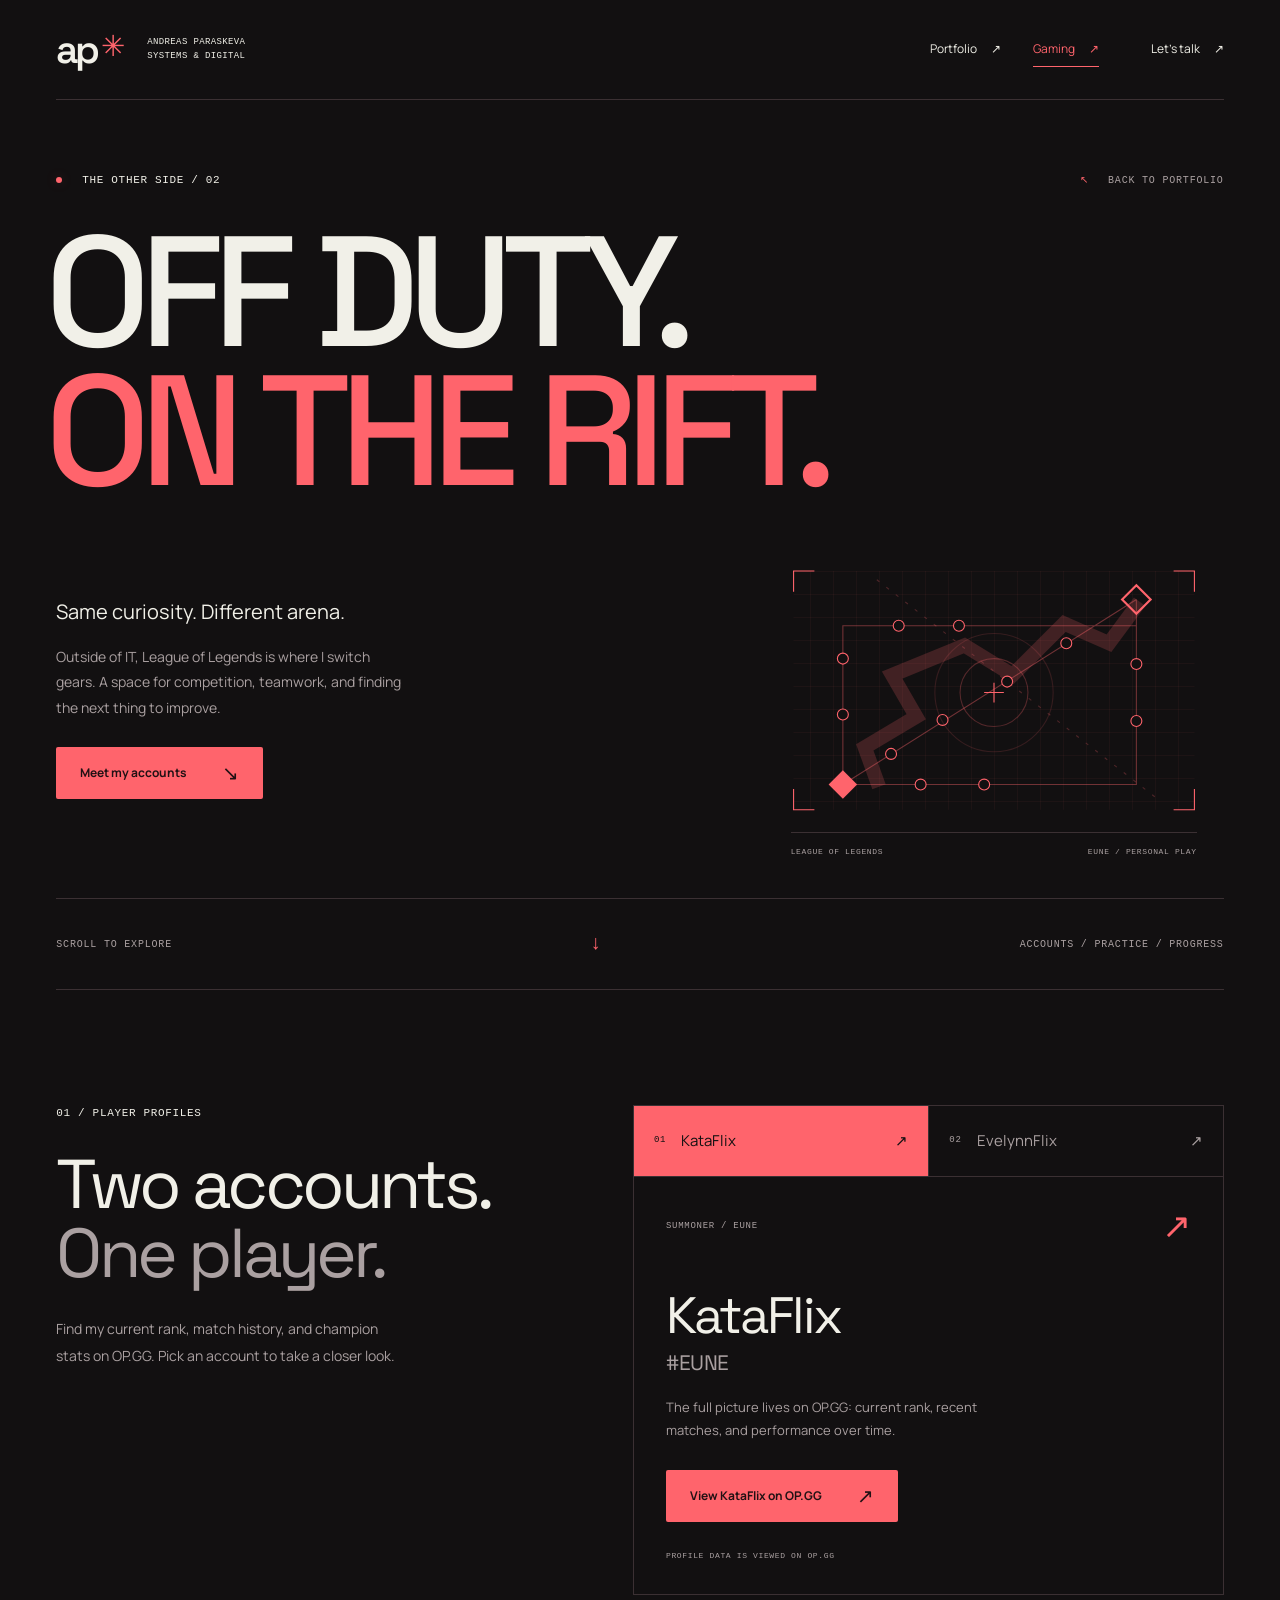
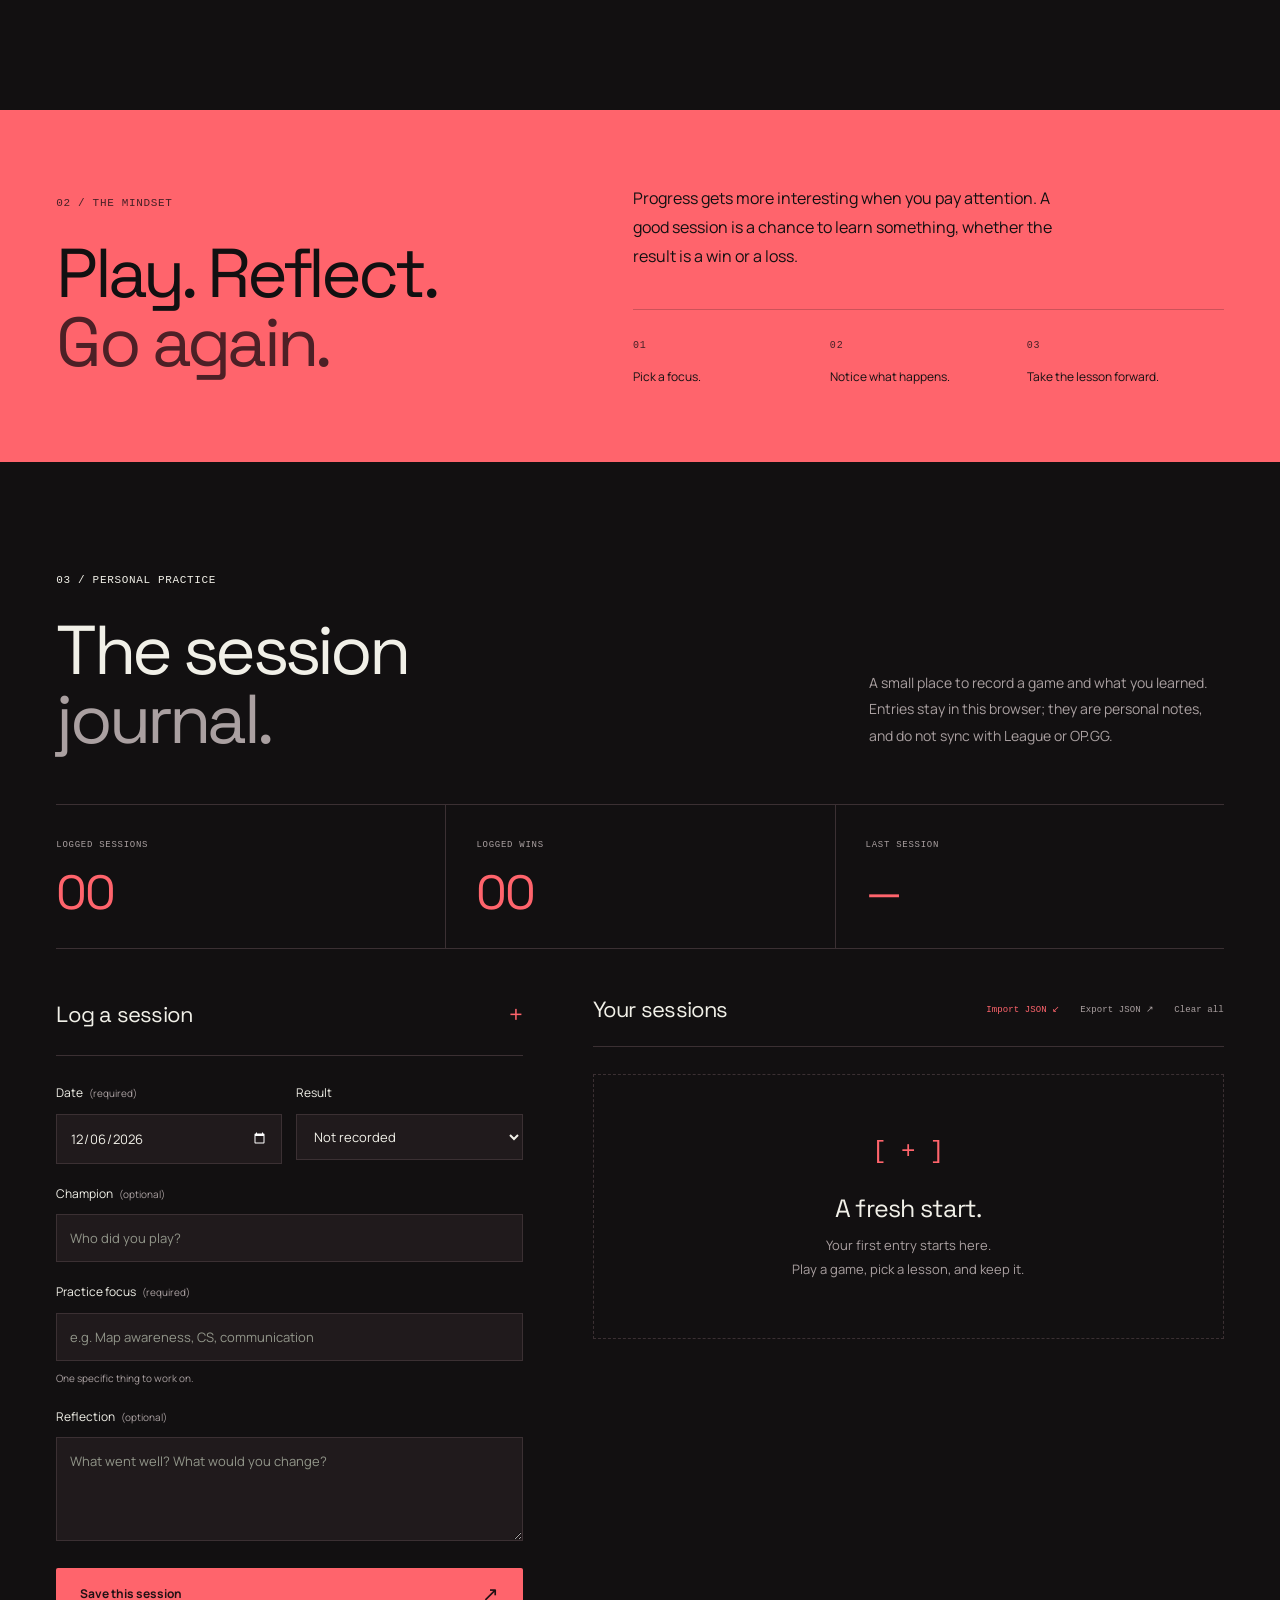
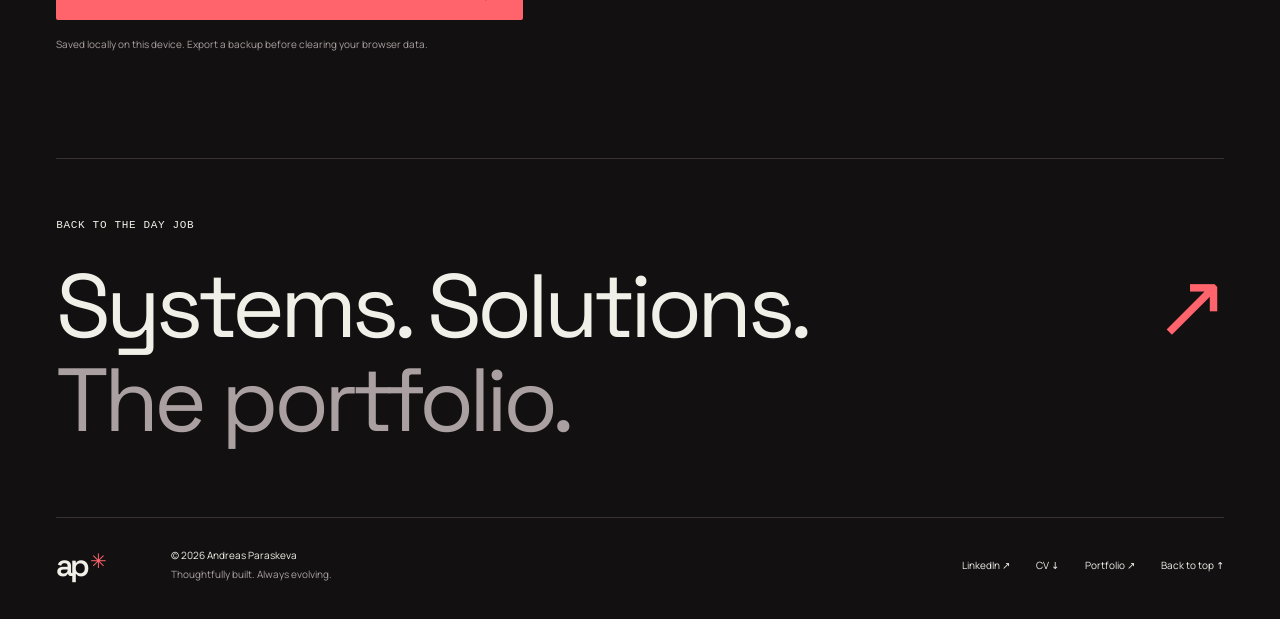
==== commit 822950a8: "Add cinematic name intro and replace green theme with crimson" ====
--- a/gaming/index.html
+++ b/gaming/index.html
@@ -3,7 +3,7 @@
   <head>
     <meta charset="utf-8" />
     <meta name="viewport" content="width=device-width, initial-scale=1" />
-    <meta name="theme-color" content="#101210" />
+    <meta name="theme-color" content="#121011" />
     <meta
       name="description"
       content="The gaming side of Andreas Paraskeva: League of Legends on EUNE, KataFlix and EvelynnFlix, and a personal practice journal."
@@ -22,10 +22,14 @@
     <meta property="og:url" content="https://antreasparaskeva.com/gaming/" />
     <meta
       property="og:image"
-      content="https://antreasparaskeva.com/assets/images/hero-art.webp"
+      content="https://antreasparaskeva.com/assets/images/hero-art-red.webp"
     />
     <meta name="twitter:card" content="summary_large_image" />
-    <link rel="icon" href="../assets/images/favicon.svg" type="image/svg+xml" />
+    <link
+      rel="icon"
+      href="../assets/images/favicon.svg?v=red-intro-2"
+      type="image/svg+xml"
+    />
     <link
       rel="preload"
       href="../assets/fonts/SpaceGrotesk.woff2"
@@ -33,10 +37,10 @@
       type="font/woff2"
       crossorigin
     />
-    <link rel="stylesheet" href="../assets/css/styles.css" />
-    <link rel="stylesheet" href="../assets/css/gaming.css" />
-    <script src="../assets/js/main.js" defer></script>
-    <script src="../assets/js/gaming.js" defer></script>
+    <link rel="stylesheet" href="../assets/css/styles.css?v=red-intro-2" />
+    <link rel="stylesheet" href="../assets/css/gaming.css?v=red-intro-2" />
+    <script src="../assets/js/main.js?v=red-intro-2" defer></script>
+    <script src="../assets/js/gaming.js?v=red-intro-2" defer></script>
   </head>
   <body class="gaming-page">
     <a class="skip-link" href="#main">Skip to content</a>
@@ -97,7 +101,7 @@
               Outside of IT, League of Legends is where I switch gears. A space
               for competition, teamwork, and finding the next thing to improve.
             </p>
-            <a class="button button--lime" href="#accounts"
+            <a class="button button--accent" href="#accounts"
               >Meet my accounts <span aria-hidden="true">↘</span></a
             >
           </div>
@@ -154,7 +158,7 @@
                 stroke="currentColor"
                 stroke-width="2"
               />
-              <g fill="#101210" stroke="currentColor">
+              <g fill="#121011" stroke="currentColor">
                 <circle cx="72" cy="152" r="5" />
                 <circle cx="72" cy="101" r="5" />
                 <circle cx="123" cy="71" r="5" />
@@ -251,7 +255,7 @@
               performance over time.
             </p>
             <a
-              class="button button--lime"
+              class="button button--accent"
               id="account-profile-link"
               href="https://op.gg/lol/summoners/eune/KataFlix-EUNE"
               target="_blank"
@@ -410,7 +414,7 @@
               hidden
             ></p>
             <button
-              class="button button--lime journal-save"
+              class="button button--accent journal-save"
               id="journal-save"
               type="submit"
               disabled
@@ -541,7 +545,7 @@
           >
             Keep my entries</button
           ><button
-            class="button button--lime"
+            class="button button--accent"
             type="button"
             id="journal-clear-confirm"
           >
--- a/assets/css/styles.css
+++ b/assets/css/styles.css
@@ -29,13 +29,13 @@
   unicode-range: U+2190-21FF, U+2715, U+2733;
 }
 :root {
-  --bg: #101210;
-  --surface: #181b17;
+  --bg: #121011;
+  --surface: #1c1819;
   --text: #f1f0e8;
-  --muted: #a4a79c;
-  --lime: #d4ff5f;
-  --line: #32362e;
-  --paper: #e9eae2;
+  --muted: #aaa0a1;
+  --accent: #ff646c;
+  --line: #3b3033;
+  --paper: #eee9e6;
   --font: Manrope, Arial, sans-serif;
   --display: "Space Grotesk", Arial, sans-serif;
   --mono: "Courier New", monospace;
@@ -62,7 +62,7 @@
   gap: 15px;
 }
 .project-fallback a {
-  color: var(--lime);
+  color: var(--accent);
   text-decoration: underline;
   text-underline-offset: 4px;
 }
@@ -131,11 +131,11 @@
   line-height: 1.08;
 }
 ::selection {
-  background: var(--lime);
+  background: var(--accent);
   color: var(--bg);
 }
 :focus-visible {
-  outline: 2px solid var(--lime);
+  outline: 2px solid var(--accent);
   outline-offset: 5px;
 }
 .about-section :focus-visible {
@@ -163,8 +163,8 @@
 .eyebrow {
   font-weight: 400;
 }
-.lime {
-  color: var(--lime);
+.accent {
+  color: var(--accent);
 }
 .muted {
   color: var(--muted);
@@ -176,7 +176,7 @@
   top: 15px;
   padding: 10px 20px;
   transform: translateY(-200%);
-  background: var(--lime);
+  background: var(--accent);
   color: var(--bg);
 }
 .skip-link:focus {
@@ -185,7 +185,7 @@
 .scroll-progress {
   height: 2px;
   width: 0;
-  background: var(--lime);
+  background: var(--accent);
   position: fixed;
   top: 0;
   left: 0;
@@ -215,7 +215,7 @@
 }
 .brand-mark span {
   font-size: 29px;
-  color: var(--lime);
+  color: var(--accent);
   display: inline-block;
   margin-left: 5px;
   letter-spacing: 0;
@@ -253,7 +253,7 @@
   width: 100%;
 }
 .nav-link--gaming {
-  color: var(--lime);
+  color: var(--accent);
 }
 .nav-link--contact {
   margin-left: 20px;
@@ -288,12 +288,12 @@
   font-weight: 400;
   line-height: 1;
 }
-.button--lime {
-  background: var(--lime);
-  color: #15190d;
-}
-.button--lime:hover {
-  background: #e0ff8e;
+.button--accent {
+  background: var(--accent);
+  color: #211114;
+}
+.button--accent:hover {
+  background: #ff9298;
   transform: translateY(-2px);
 }
 .button--outline {
@@ -324,10 +324,10 @@
   display: inline-block;
   width: 6px;
   height: 6px;
-  background: var(--lime);
+  background: var(--accent);
   border-radius: 50%;
   margin-right: 8px;
-  box-shadow: 0 0 12px #d4ff5f45;
+  box-shadow: 0 0 12px #ff646c45;
 }
 .hero {
   position: relative;
@@ -361,8 +361,8 @@
     linear-gradient(
       90deg,
       var(--bg) 0%,
-      #101210db 13%,
-      #10121068 40%,
+      #121011db 13%,
+      #12101168 40%,
       transparent 68%
     ),
     linear-gradient(
@@ -370,7 +370,7 @@
       var(--bg) 0%,
       transparent 25%,
       transparent 80%,
-      #10121050 100%
+      #12101150 100%
     );
 }
 .hero-topline {
@@ -392,7 +392,7 @@
 }
 .hero-kicker {
   font-size: 16px;
-  color: #c7cabc;
+  color: #c9bfc0;
   margin-bottom: 27px;
 }
 .hero h1 {
@@ -404,7 +404,7 @@
 .hero-description {
   max-width: 350px;
   font-size: 13px;
-  color: #c4c7bb;
+  color: #c9bfc0;
   line-height: 1.85;
   margin-top: 31px;
 }
@@ -423,7 +423,7 @@
   bottom: 163px;
   font-size: 10px;
   text-align: right;
-  color: #c0c5b1;
+  color: #c9bfc0;
 }
 .hero-coordinate span {
   font-size: 8px;
@@ -449,7 +449,7 @@
   display: block;
   width: 17px;
   height: 32px;
-  border: 1px solid #5f6655;
+  border: 1px solid #70565e;
   border-radius: 10px;
   position: relative;
 }
@@ -460,7 +460,7 @@
   left: 7px;
   width: 1px;
   height: 7px;
-  background: var(--lime);
+  background: var(--accent);
   animation: scrollCue 2s infinite;
 }
 .hero-current {
@@ -482,7 +482,7 @@
 }
 .skills-ribbon {
   border-block: 1px solid var(--line);
-  background: #151813;
+  background: #181416;
 }
 .skills-ribbon > div {
   display: flex;
@@ -494,7 +494,7 @@
   letter-spacing: 0.03em;
 }
 .skills-ribbon > div > span:nth-child(even) {
-  color: var(--lime);
+  color: var(--accent);
   font-size: 18px;
 }
 .section-heading {
@@ -549,7 +549,7 @@
   background: #b8b6ec;
 }
 .project-visual--v2go {
-  background: #d3ddbe;
+  background: #e5bcc3;
 }
 .project-visual img {
   width: 100%;
@@ -572,7 +572,7 @@
   position: absolute;
   bottom: 22px;
   left: 26px;
-  color: #35382f;
+  color: #3b3033;
   font-size: 8px;
 }
 .project-open {
@@ -612,7 +612,7 @@
 }
 .project-meta h3 span {
   font-size: 20px;
-  color: var(--lime);
+  color: var(--accent);
   margin-left: 8px;
 }
 .project-meta p {
@@ -637,7 +637,7 @@
   padding: 3px 10px;
   border-radius: 30px;
   font-size: 9px;
-  color: #c4c7bc;
+  color: #c9bfc0;
 }
 .contribution-row {
   margin-top: 52px;
@@ -660,7 +660,7 @@
   align-items: center;
 }
 .contribution-row > a > span {
-  color: var(--lime);
+  color: var(--accent);
   font-size: 18px;
 }
 .contribution-row > p:last-child {
@@ -670,11 +670,11 @@
 }
 .about-section {
   background: var(--paper);
-  color: #22261d;
+  color: #2a2124;
   position: relative;
 }
 .about-section .section-heading > .eyebrow {
-  color: #65695d;
+  color: #64595c;
 }
 .about-grid {
   display: grid;
@@ -688,38 +688,38 @@
   letter-spacing: -0.06em;
 }
 .about-title > span {
-  color: #7b826d;
+  color: #73666a;
 }
 .about-copy {
   padding-top: 5px;
 }
 .about-copy .lead {
   font-size: 21px;
-  color: #23271f;
+  color: #2a2124;
   line-height: 1.55;
   margin-bottom: 23px;
 }
 .about-copy > p {
   font-size: 13px;
-  color: #606555;
+  color: #64595c;
   line-height: 1.95;
   margin-bottom: 20px;
 }
 .about-copy .text-link {
-  border-color: #b7bbae;
+  border-color: #c5b8bd;
   margin-top: 8px;
 }
 .about-stats {
   display: grid;
   grid-template-columns: 1fr 1fr 1fr;
   margin-top: 70px;
-  border-block: 1px solid #bfc4b4;
+  border-block: 1px solid #c5b8bd;
   padding: 38px 0;
   gap: 25px;
 }
 .about-stats > div {
   padding-left: 45px;
-  border-left: 1px solid #bfc4b4;
+  border-left: 1px solid #c5b8bd;
 }
 .about-stats > div:first-child {
   border-left: 0;
@@ -731,12 +731,12 @@
 }
 .about-stats strong span {
   font-size: 23px;
-  color: #606555;
+  color: #64595c;
 }
 .about-stats p {
   font: 9px var(--mono);
   letter-spacing: 0.05em;
-  color: #5f6555;
+  color: #64595c;
   margin-top: 8px;
 }
 .toolkit {
@@ -746,7 +746,7 @@
   margin-top: 48px;
 }
 .toolkit > .eyebrow {
-  color: #606555;
+  color: #64595c;
   padding-top: 3px;
 }
 .toolkit-groups {
@@ -762,7 +762,7 @@
 .toolkit p {
   font-size: 10px;
   line-height: 2;
-  color: #606555;
+  color: #64595c;
 }
 .experience-list {
   border-top: 1px solid var(--line);
@@ -792,8 +792,8 @@
   display: block;
   width: max-content;
   padding: 2px 7px;
-  border: 1px solid #a4cc464a;
-  color: var(--lime);
+  border: 1px solid #ff646c4a;
+  color: var(--accent);
   font-size: 8px;
   margin-top: 8px;
   border-radius: 3px;
@@ -825,15 +825,15 @@
 }
 .experience-item[open] .experience-toggle {
   transform: rotate(45deg);
-  color: var(--lime);
+  color: var(--accent);
 }
 .experience-item summary:hover .experience-role {
-  color: var(--lime);
+  color: var(--accent);
 }
 .experience-description {
   padding: 0 65px 30px 31%;
   font-size: 12px;
-  color: #c0c4b7;
+  color: #c9bfc0;
   max-width: 950px;
 }
 .experience-description p + p {
@@ -863,7 +863,7 @@
 }
 .education-school {
   font-size: 12px;
-  color: var(--lime);
+  color: var(--accent);
   margin-top: 9px;
 }
 .education-card > p:last-of-type {
@@ -877,21 +877,21 @@
   right: 23px;
   bottom: 29px;
   font: 25px var(--display);
-  color: #626a55;
+  color: #9a7882;
   letter-spacing: -1.5px;
 }
 .education-badge span {
   font-size: 17px;
   margin-left: 6px;
-  color: var(--lime);
+  color: var(--accent);
 }
 .gaming-teaser {
   padding-block: 15px 0;
 }
 .gaming-teaser-inner {
   padding: 67px;
-  background: #1b2115;
-  border: 1px solid #444e31;
+  background: #27181c;
+  border: 1px solid #65383f;
   position: relative;
   overflow: hidden;
   display: grid;
@@ -902,8 +902,8 @@
   position: absolute;
   inset: 0;
   background-image:
-    linear-gradient(#d4ff5f08 1px, transparent 1px),
-    linear-gradient(90deg, #d4ff5f08 1px, transparent 1px);
+    linear-gradient(#ff646c08 1px, transparent 1px),
+    linear-gradient(90deg, #ff646c08 1px, transparent 1px);
   background-size: 45px 45px;
   mask-image: linear-gradient(90deg, transparent, #000);
   pointer-events: none;
@@ -913,7 +913,7 @@
 }
 .gaming-teaser .eyebrow {
   font-size: 9px;
-  color: #b9c99d;
+  color: #d7a6ac;
 }
 .gaming-teaser h2 {
   font-size: clamp(43px, 5.7vw, 87px);
@@ -921,11 +921,11 @@
   margin-top: 28px;
 }
 .gaming-teaser h2 span {
-  color: var(--lime);
+  color: var(--accent);
 }
 .gaming-teaser p:not(.eyebrow) {
   font-size: 12px;
-  color: #b5bfa6;
+  color: #c6adb2;
   margin-top: 23px;
   max-width: 350px;
 }
@@ -940,21 +940,21 @@
   width: 250px;
   height: 250px;
   position: relative;
-  border: 1px solid #d4ff5f35;
+  border: 1px solid #ff646c35;
   border-radius: 50%;
   box-shadow:
-    0 0 90px #c4fd4420,
-    inset 0 0 70px #c4fd4410;
+    0 0 90px #ff505e20,
+    inset 0 0 70px #ff505e10;
   display: block;
 }
 .crosshair::before {
   content: "";
   position: absolute;
   inset: 41px;
-  border: 1px solid #d4ff5f80;
+  border: 1px solid #ff646c80;
   transform: rotate(45deg);
-  background: linear-gradient(135deg, #d4ff5f18, transparent);
-  box-shadow: 0 0 50px #c4fd4410;
+  background: linear-gradient(135deg, #ff646c18, transparent);
+  box-shadow: 0 0 50px #ff505e10;
 }
 .crosshair::after {
   content: "✳";
@@ -963,16 +963,16 @@
   display: grid;
   place-items: center;
   font-size: 100px;
-  color: var(--lime);
+  color: var(--accent);
   font-family: var(--display);
-  text-shadow: 0 0 40px #d4ff5f45;
+  text-shadow: 0 0 40px #ff646c45;
 }
 .teaser-code {
   position: absolute;
   bottom: 0;
   right: 0;
   font-size: 9px;
-  color: #7d9160;
+  color: #c49a9f;
   text-align: right;
 }
 .contact-section {
@@ -995,7 +995,7 @@
   line-height: 1.07;
 }
 .contact-grid h2 span {
-  color: var(--lime);
+  color: var(--accent);
 }
 .contact-copy > p {
   font-size: 13px;
@@ -1024,12 +1024,12 @@
   border-radius: 4px;
 }
 .copy-email:hover {
-  color: var(--lime);
-  border-color: var(--lime);
+  color: var(--accent);
+  border-color: var(--accent);
 }
 .contact-copy .copy-status {
   font-size: 10px;
-  color: var(--lime);
+  color: var(--accent);
   min-height: 20px;
   margin-top: 8px;
   margin-bottom: 0;
@@ -1060,22 +1060,22 @@
   font-size: 10px;
 }
 .footer-links a:hover {
-  color: var(--lime);
+  color: var(--accent);
 }
 .project-dialog {
   width: calc(100% - 36px);
   max-width: 690px;
   padding: 38px;
-  background: #1b1f18;
+  background: #24191d;
   color: var(--text);
-  border: 1px solid #535c46;
+  border: 1px solid #744650;
   max-height: 85svh;
   border-radius: 4px;
   box-shadow: 0 25px 130px #0008;
   overflow: auto;
 }
 .project-dialog::backdrop {
-  background: #090c08cc;
+  background: #0c080acc;
   backdrop-filter: blur(8px);
 }
 .dialog-head {
@@ -1086,7 +1086,7 @@
   margin-bottom: 25px;
 }
 .dialog-head .eyebrow {
-  color: var(--lime);
+  color: var(--accent);
   font-size: 9px;
 }
 .dialog-close {
@@ -1266,7 +1266,7 @@
     top: 80px;
     left: calc(var(--gutter) * -1);
     right: calc(var(--gutter) * -1);
-    background: #141813;
+    background: #191416;
     padding: 27px var(--gutter) 35px;
     border-bottom: 1px solid var(--line);
     flex-direction: column;
@@ -1321,8 +1321,8 @@
   }
   .hero-image-shade {
     background:
-      linear-gradient(#10121066, #10121066),
-      linear-gradient(90deg, #1012109c, transparent 85%),
+      linear-gradient(#12101166, #12101166),
+      linear-gradient(90deg, #1210119c, transparent 85%),
       linear-gradient(
         0deg,
         var(--bg) 0%,
--- a/assets/css/gaming.css
+++ b/assets/css/gaming.css
@@ -1,9 +1,9 @@
 .gaming-page {
-  --game-lime: #d4ff5f;
-  --game-ink: #101210;
+  --game-accent: #ff646c;
+  --game-ink: #121011;
   --game-ivory: #f1f0e8;
-  --game-muted: #a4a69b;
-  --game-line: #35382f;
+  --game-muted: #aaa0a1;
+  --game-line: #3b3033;
 }
 .gaming-page a,
 .gaming-page button,
@@ -41,8 +41,8 @@
   width: 6px;
   height: 6px;
   border-radius: 50%;
-  background: var(--game-lime);
-  box-shadow: 0 0 12px #d4ff5f35;
+  background: var(--game-accent);
+  box-shadow: 0 0 12px #ff646c35;
 }
 .gaming-back,
 .console-label,
@@ -64,11 +64,11 @@
   text-transform: uppercase;
 }
 .gaming-back:hover {
-  color: var(--game-lime);
+  color: var(--game-accent);
 }
 .gaming-back span {
   margin-right: 12px;
-  color: var(--game-lime);
+  color: var(--game-accent);
 }
 .gaming-title {
   font-family: "Space Grotesk", sans-serif;
@@ -79,7 +79,7 @@
   margin: 0 0 46px -0.075em;
 }
 .gaming-title > span {
-  color: var(--game-lime);
+  color: var(--game-accent);
 }
 .gaming-hero-bottom {
   align-items: center;
@@ -104,7 +104,7 @@
 .rift-visual {
   width: 47%;
   max-width: 460px;
-  color: var(--game-lime);
+  color: var(--game-accent);
 }
 .rift-map {
   width: 100%;
@@ -128,7 +128,7 @@
   gap: 20px;
 }
 .gaming-section-index > span:nth-child(2) {
-  color: var(--game-lime);
+  color: var(--game-accent);
   font-size: 20px;
 }
 .gaming-accounts {
@@ -181,11 +181,11 @@
   border-left: 1px solid var(--game-line);
 }
 .account-tab.is-active {
-  background: var(--game-lime);
+  background: var(--game-accent);
   color: var(--game-ink);
 }
 .account-tab:hover:not(.is-active) {
-  background: #1c2019;
+  background: #24191d;
   color: var(--game-ivory);
 }
 .account-tab-arrow {
@@ -203,7 +203,7 @@
   font-size: 9px;
 }
 .account-symbol {
-  color: var(--game-lime);
+  color: var(--game-accent);
   font-family: "Space Grotesk", sans-serif;
   font-size: 35px;
   line-height: 1;
@@ -243,10 +243,10 @@
   grid-column: 1 / -1;
 }
 .gaming-noscript a {
-  color: var(--game-lime);
+  color: var(--game-accent);
 }
 .practice-band {
-  background: var(--game-lime);
+  background: var(--game-accent);
   color: var(--game-ink);
   padding: 74px 0;
 }
@@ -257,13 +257,13 @@
   align-items: center;
 }
 .practice-band .eyebrow {
-  color: #475228;
+  color: #472026;
 }
 .practice-band .gaming-section-title {
   margin-bottom: 0;
 }
 .practice-band .gaming-section-title > span {
-  color: #566b24;
+  color: #4d2026;
 }
 .practice-notes > p {
   line-height: 1.8;
@@ -274,13 +274,13 @@
 .practice-steps {
   display: grid;
   grid-template-columns: repeat(3, 1fr);
-  border-top: 1px solid #10121035;
+  border-top: 1px solid #12101135;
 }
 .practice-steps > div {
   padding: 20px 12px 0 0;
 }
 .practice-steps > div > span {
-  color: #52672a;
+  color: #472026;
 }
 .practice-steps p {
   font-size: 12px;
@@ -326,7 +326,7 @@
   font-size: 48px;
   font-weight: 400;
   letter-spacing: -0.05em;
-  color: var(--game-lime);
+  color: var(--game-accent);
   line-height: 1.3;
   margin-top: 7px;
 }
@@ -354,7 +354,7 @@
   margin: 0;
 }
 .journal-panel-heading > span {
-  color: var(--game-lime);
+  color: var(--game-accent);
   font-size: 24px;
 }
 .journal-field-row {
@@ -383,7 +383,7 @@
   color: var(--game-ivory);
   color-scheme: dark;
   width: 100%;
-  background: #181b16;
+  background: #201a1c;
   border: 1px solid var(--game-line);
   padding: 12px 13px;
   min-height: 46px;
@@ -402,12 +402,12 @@
 .journal-field input:focus,
 .journal-field select:focus,
 .journal-field textarea:focus {
-  border-color: var(--game-lime);
-  outline: 2px solid #d4ff5f60;
+  border-color: var(--game-accent);
+  outline: 2px solid #ff646c60;
   outline-offset: 2px;
 }
 .journal-field input[aria-invalid="true"] {
-  border-color: #ffad92;
+  border-color: #ffc0c3;
 }
 .journal-input-help,
 .journal-storage-note {
@@ -431,7 +431,7 @@
 .journal-notice {
   font-size: 12px;
   line-height: 1.7;
-  color: #ffca98;
+  color: #ffc0c3;
   padding: 12px 0;
   margin: 0 0 10px;
 }
@@ -443,13 +443,13 @@
   border: none;
   padding: 5px 0;
   min-height: 32px;
-  color: var(--game-lime);
+  color: var(--game-accent);
   cursor: pointer;
   letter-spacing: 0.01em;
   font-size: 9px;
 }
 .journal-text-button:disabled {
-  color: #777c70;
+  color: #aaa0a1;
   cursor: default;
 }
 .journal-text-button:hover:not(:disabled) {
@@ -466,7 +466,7 @@
   font-family: "Courier New", monospace;
   display: block;
   font-size: 24px;
-  color: var(--game-lime);
+  color: var(--game-accent);
   margin-bottom: 22px;
 }
 .journal-empty h4 {
@@ -512,12 +512,12 @@
   font-size: 8px;
 }
 .journal-result--win {
-  color: var(--game-lime);
-  border-color: #d4ff5f40;
+  color: var(--game-accent);
+  border-color: #ff646c40;
 }
 .journal-result--loss {
-  color: #ffb5a3;
-  border-color: #ffb5a340;
+  color: #ffb9bd;
+  border-color: #ffb9bd40;
 }
 .journal-entry h4 {
   color: var(--game-ivory);
@@ -545,19 +545,19 @@
   cursor: pointer;
 }
 .journal-entry-delete:hover {
-  color: #ffb5a3;
+  color: #ffb9bd;
   text-decoration: underline;
   text-underline-offset: 4px;
 }
 .journal-status {
-  color: var(--game-lime);
+  color: var(--game-accent);
   font-size: 11px;
   line-height: 1.8;
   margin: 16px 0 0;
   min-height: 20px;
 }
 .journal-status.is-error {
-  color: #ffca98;
+  color: #ffc0c3;
 }
 .gaming-return {
   border-top: 1px solid var(--game-line);
@@ -581,13 +581,13 @@
   transition: color 0.2s;
 }
 .gaming-return-link:hover > span:not(.gaming-return-arrow) {
-  color: var(--game-lime);
+  color: var(--game-accent);
 }
 .gaming-return-arrow {
   position: absolute;
   right: 0;
   top: 0;
-  color: var(--game-lime);
+  color: var(--game-accent);
 }
 .journal-clear-dialog {
   max-width: 520px;
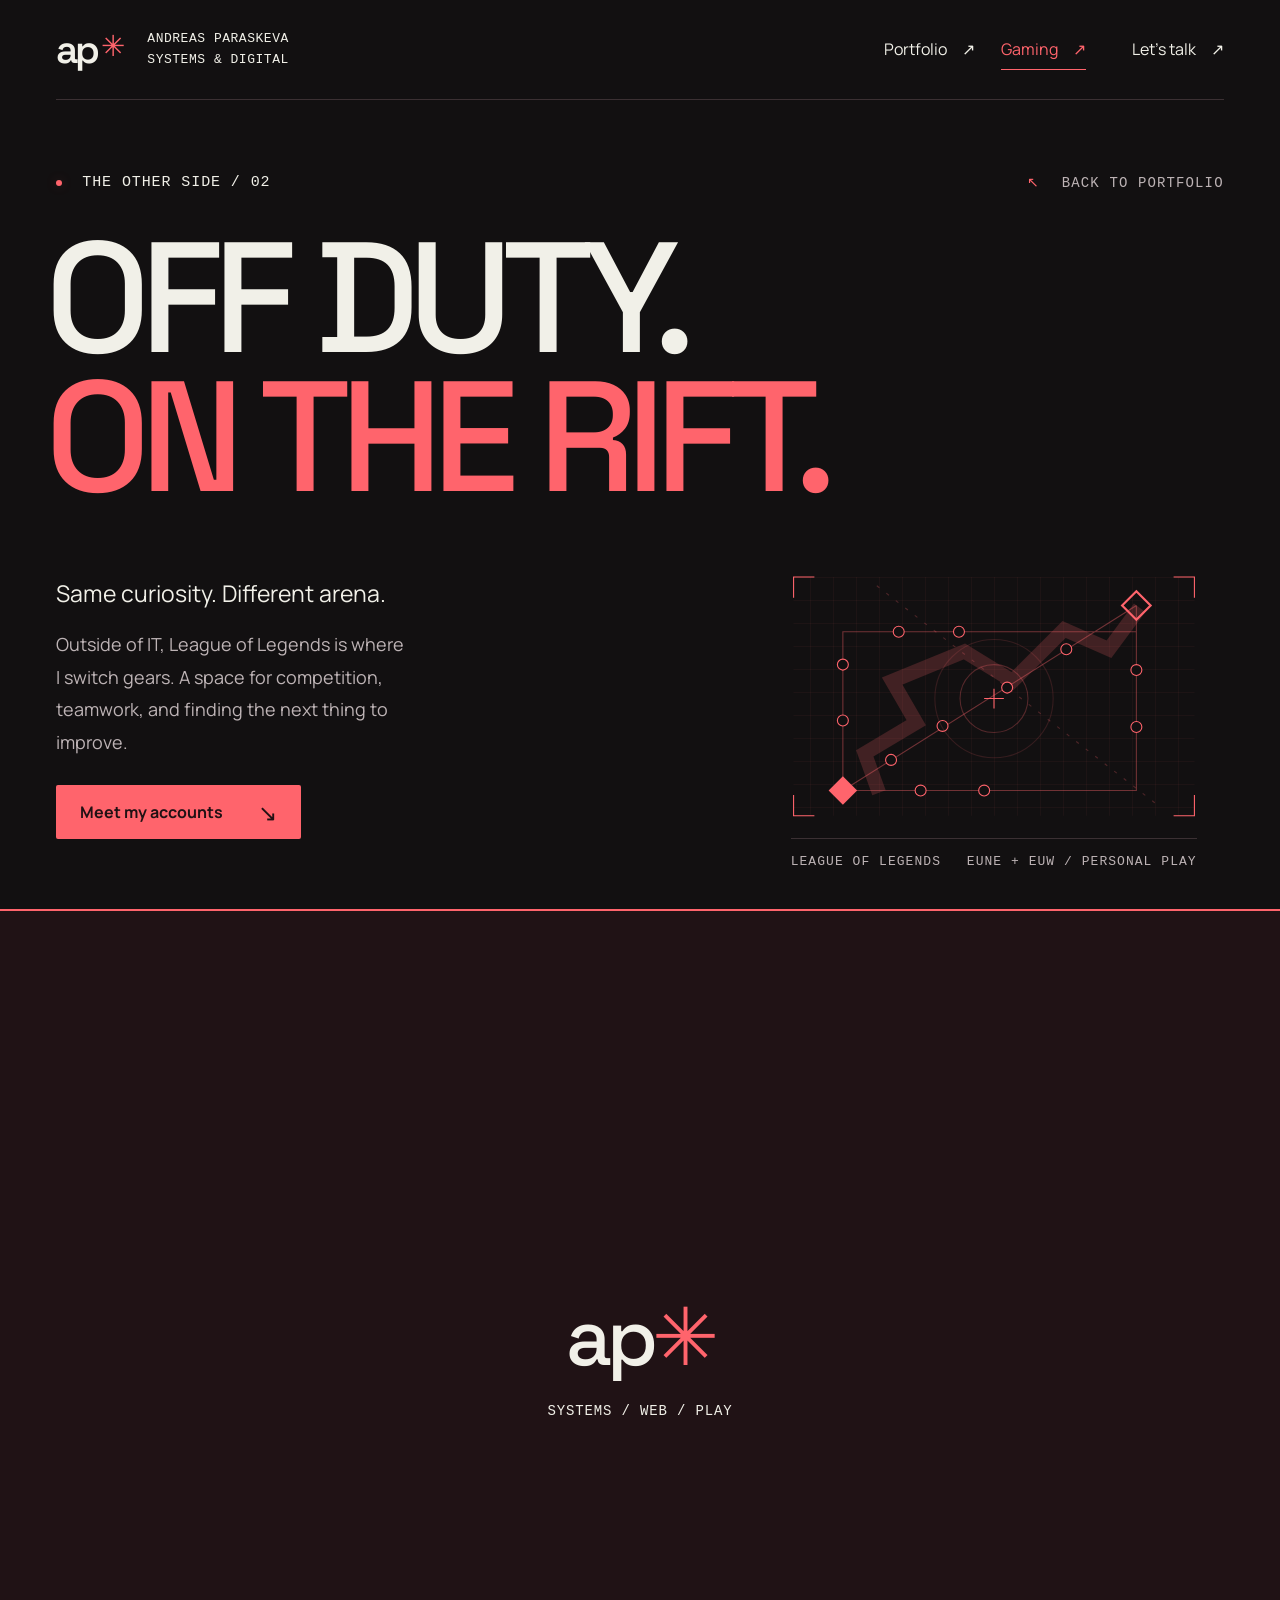
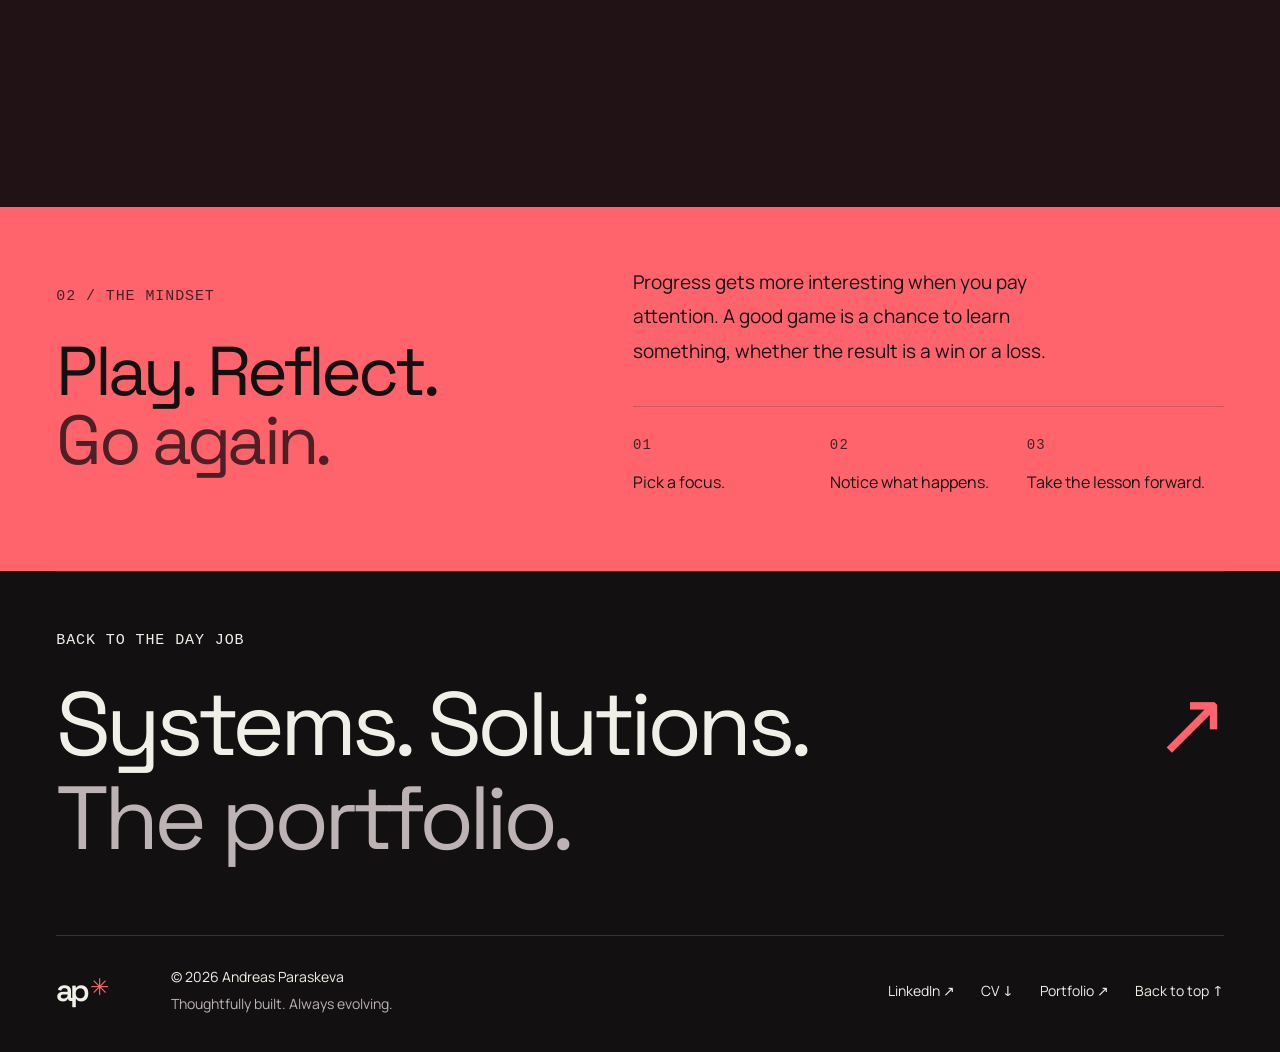
==== commit bf1b5d40: "Improve readability and intro, simplify gaming, and add page transitions" ====
--- a/gaming/index.html
+++ b/gaming/index.html
@@ -6,7 +6,7 @@
     <meta name="theme-color" content="#121011" />
     <meta
       name="description"
-      content="The gaming side of Andreas Paraskeva: League of Legends on EUNE, KataFlix and EvelynnFlix, and a personal practice journal."
+      content="The gaming side of Andreas Paraskeva: League of Legends, KataFlix on EUNE, and EvelynnFlix on EUW."
     />
     <title>Gaming — Andreas Paraskeva / KataFlix</title>
     <link rel="canonical" href="https://antreasparaskeva.com/gaming/" />
@@ -27,7 +27,7 @@
     <meta name="twitter:card" content="summary_large_image" />
     <link
       rel="icon"
-      href="../assets/images/favicon.svg?v=red-intro-2"
+      href="../assets/images/favicon.svg?v=readable-motion-3"
       type="image/svg+xml"
     />
     <link
@@ -37,10 +37,21 @@
       type="font/woff2"
       crossorigin
     />
-    <link rel="stylesheet" href="../assets/css/styles.css?v=red-intro-2" />
-    <link rel="stylesheet" href="../assets/css/gaming.css?v=red-intro-2" />
-    <script src="../assets/js/main.js?v=red-intro-2" defer></script>
-    <script src="../assets/js/gaming.js?v=red-intro-2" defer></script>
+    <link
+      rel="stylesheet"
+      href="../assets/css/styles.css?v=readable-motion-3"
+    />
+    <link
+      rel="stylesheet"
+      href="../assets/css/gaming.css?v=readable-motion-3"
+    />
+    <script src="../assets/js/main.js?v=readable-motion-3" defer></script>
+    <script src="../assets/js/gaming.js?v=readable-motion-3" defer></script>
+    <link
+      rel="stylesheet"
+      href="../assets/css/transitions.css?v=readable-motion-3"
+    />
+    <script src="../assets/js/transitions.js?v=readable-motion-3"></script>
   </head>
   <body class="gaming-page">
     <a class="skip-link" href="#main">Skip to content</a>
@@ -192,13 +203,14 @@
               />
             </svg>
             <div class="rift-caption">
-              <span>LEAGUE OF LEGENDS</span><span>EUNE / PERSONAL PLAY</span>
+              <span>LEAGUE OF LEGENDS</span
+              ><span>EUNE + EUW / PERSONAL PLAY</span>
             </div>
           </div>
         </div>
         <div class="gaming-section-index">
           <span>SCROLL TO EXPLORE</span><span aria-hidden="true">↓</span
-          ><span>ACCOUNTS / PRACTICE / PROGRESS</span>
+          ><span>ACCOUNTS / THE MINDSET</span>
         </div>
       </section>
 
@@ -244,7 +256,8 @@
           </div>
           <div class="account-details" aria-live="polite" aria-atomic="true">
             <div class="account-detail-top">
-              <span class="console-label">SUMMONER / EUNE</span
+              <span class="console-label" id="account-region"
+                >SUMMONER / EUNE</span
               ><span class="account-symbol" aria-hidden="true">↗</span>
             </div>
             <p class="account-name" id="account-name">
@@ -270,12 +283,11 @@
           ><p class="gaming-noscript">
             You can also open
             <a
-              href="https://op.gg/lol/summoners/eune/EvelynnFlix-EUNE"
+              href="https://op.gg/lol/summoners/euw/EvelynnFlix-EUW"
               target="_blank"
               rel="noopener noreferrer"
-              >EvelynnFlix#EUNE on OP.GG (new tab)</a
-            >. JavaScript is needed to switch accounts and use the session
-            journal.
+              >EvelynnFlix#EUW on OP.GG (new tab)</a
+            >. Enable JavaScript to switch the featured account.
           </p></noscript
         >
       </section>
@@ -290,9 +302,9 @@
           </div>
           <div class="practice-notes reveal">
             <p>
-              Progress gets more interesting when you pay attention. A good
-              session is a chance to learn something, whether the result is a
-              win or a loss.
+              Progress gets more interesting when you pay attention. A good game
+              is a chance to learn something, whether the result is a win or a
+              loss.
             </p>
             <div class="practice-steps">
               <div>
@@ -312,190 +324,6 @@
         </div>
       </section>
 
-      <section
-        class="gaming-journal shell"
-        id="journal"
-        aria-labelledby="journal-title"
-      >
-        <div class="journal-heading reveal">
-          <div>
-            <p class="eyebrow">03 / PERSONAL PRACTICE</p>
-            <h2 class="gaming-section-title" id="journal-title">
-              The session<br /><span>journal.</span>
-            </h2>
-          </div>
-          <p>
-            A small place to record a game and what you learned. Entries stay in
-            this browser; they are personal notes, and do not sync with League
-            or OP.GG.
-          </p>
-        </div>
-        <div
-          class="journal-metrics"
-          role="group"
-          aria-label="Summary of manually logged sessions"
-        >
-          <div>
-            <span class="console-label">LOGGED SESSIONS</span
-            ><strong id="journal-count">00</strong>
-          </div>
-          <div>
-            <span class="console-label">LOGGED WINS</span
-            ><strong id="journal-wins">00</strong>
-          </div>
-          <div>
-            <span class="console-label">LAST SESSION</span
-            ><strong class="journal-last-date" id="journal-last">—</strong>
-          </div>
-        </div>
-        <div class="journal-layout">
-          <form class="journal-form" id="journal-form" novalidate>
-            <div class="journal-panel-heading">
-              <h3>Log a session</h3>
-              <span aria-hidden="true">+</span>
-            </div>
-            <div class="journal-field-row">
-              <div class="journal-field">
-                <label for="session-date">Date <span>(required)</span></label
-                ><input type="date" id="session-date" name="date" required />
-              </div>
-              <div class="journal-field">
-                <label for="session-result">Result</label
-                ><select id="session-result" name="result">
-                  <option value="unrecorded">Not recorded</option>
-                  <option value="win">Win</option>
-                  <option value="loss">Loss</option>
-                </select>
-              </div>
-            </div>
-            <div class="journal-field">
-              <label for="session-champion"
-                >Champion <span>(optional)</span></label
-              ><input
-                type="text"
-                id="session-champion"
-                name="champion"
-                maxlength="40"
-                placeholder="Who did you play?"
-                autocomplete="off"
-              />
-            </div>
-            <div class="journal-field">
-              <label for="session-focus"
-                >Practice focus <span>(required)</span></label
-              ><input
-                type="text"
-                id="session-focus"
-                name="focus"
-                required
-                maxlength="80"
-                placeholder="e.g. Map awareness, CS, communication"
-                aria-describedby="focus-help"
-              />
-              <p id="focus-help" class="journal-input-help">
-                One specific thing to work on.
-              </p>
-            </div>
-            <div class="journal-field">
-              <label for="session-notes"
-                >Reflection <span>(optional)</span></label
-              ><textarea
-                id="session-notes"
-                name="notes"
-                rows="3"
-                maxlength="600"
-                placeholder="What went well? What would you change?"
-              ></textarea>
-            </div>
-            <p
-              class="journal-form-error"
-              id="journal-form-error"
-              role="alert"
-              hidden
-            ></p>
-            <button
-              class="button button--accent journal-save"
-              id="journal-save"
-              type="submit"
-              disabled
-            >
-              Save this session <span aria-hidden="true">↗</span>
-            </button>
-            <p class="journal-storage-note">
-              Saved locally on this device. Export a backup before clearing your
-              browser data.
-            </p>
-          </form>
-          <div class="journal-history">
-            <div class="journal-panel-heading">
-              <h3>Your sessions</h3>
-              <div class="journal-actions">
-                <button
-                  type="button"
-                  class="journal-text-button"
-                  id="journal-import"
-                  disabled
-                >
-                  Import JSON <span aria-hidden="true">↙</span></button
-                ><button
-                  type="button"
-                  class="journal-text-button"
-                  id="journal-export"
-                  disabled
-                >
-                  Export JSON <span aria-hidden="true">↗</span></button
-                ><button
-                  type="button"
-                  class="journal-text-button"
-                  id="journal-clear"
-                  disabled
-                >
-                  Clear all
-                </button>
-              </div>
-            </div>
-            <input
-              type="file"
-              id="journal-import-file"
-              accept="application/json,.json"
-              aria-label="Choose a journal JSON backup to merge"
-              hidden
-            />
-            <p
-              class="journal-notice"
-              id="journal-storage-warning"
-              role="status"
-              hidden
-            ></p>
-            <div class="journal-empty" id="journal-empty">
-              <span class="journal-empty-mark" aria-hidden="true">[ + ]</span>
-              <h4>A fresh start.</h4>
-              <p>
-                Your first entry starts here.<br />Play a game, pick a lesson,
-                and keep it.
-              </p>
-            </div>
-            <ol
-              class="journal-entry-list"
-              id="journal-entries"
-              aria-label="Saved gaming sessions"
-            ></ol>
-            <p
-              class="journal-status"
-              id="journal-status"
-              role="status"
-              aria-live="polite"
-              aria-atomic="true"
-            ></p>
-          </div>
-        </div>
-        <noscript
-          ><p class="gaming-noscript">
-            Enable JavaScript to save session notes in this browser. The OP.GG
-            profile links work without JavaScript.
-          </p></noscript
-        >
-      </section>
       <section class="gaming-return shell reveal">
         <p class="eyebrow">BACK TO THE DAY JOB</p>
         <a href="../index.html" class="gaming-return-link"
@@ -509,7 +337,8 @@
         >ap<span aria-hidden="true">✳</span></a
       >
       <p>
-        © <span data-year>2026</span> Andreas Paraskeva<br /><span class="muted"
+        © <span data-year>2026</span> Andreas Paraskeva<br /><span
+          class="muted"
           >Thoughtfully built. Always evolving.</span
         >
       </p>
@@ -524,35 +353,5 @@
         ><a href="#main">Back to top ↑</a>
       </div>
     </footer>
-    <dialog
-      class="journal-clear-dialog"
-      id="journal-clear-dialog"
-      aria-labelledby="clear-title"
-      aria-describedby="clear-description"
-    >
-      <div>
-        <p class="eyebrow">LOCAL JOURNAL</p>
-        <h2 id="clear-title">Clear every session?</h2>
-        <p id="clear-description">
-          This permanently deletes all journal entries from this browser. Export
-          a backup first if you want to keep them.
-        </p>
-        <div class="journal-dialog-actions">
-          <button
-            class="button button--outline"
-            type="button"
-            id="journal-clear-cancel"
-          >
-            Keep my entries</button
-          ><button
-            class="button button--accent"
-            type="button"
-            id="journal-clear-confirm"
-          >
-            Delete all entries
-          </button>
-        </div>
-      </div>
-    </dialog>
   </body>
 </html>
--- a/assets/css/styles.css
+++ b/assets/css/styles.css
@@ -32,7 +32,7 @@
   --bg: #121011;
   --surface: #1c1819;
   --text: #f1f0e8;
-  --muted: #aaa0a1;
+  --muted: #bdb3b5;
   --accent: #ff646c;
   --line: #3b3033;
   --paper: #eee9e6;
@@ -57,7 +57,7 @@
   margin-top: 30px;
   padding-top: 24px;
   color: var(--muted);
-  font-size: 12px;
+  font-size: 16px;
   display: grid;
   gap: 15px;
 }
@@ -82,7 +82,7 @@
   margin: 0;
   background: var(--bg);
   color: var(--text);
-  font: 400 15px/1.7 var(--font);
+  font: 400 18px/1.7 var(--font);
   -webkit-font-smoothing: antialiased;
 }
 body.menu-open {
@@ -156,7 +156,7 @@
 .eyebrow,
 .mono {
   font-family: var(--mono);
-  font-size: 11px;
+  font-size: 15px;
   letter-spacing: 0.06em;
   line-height: 1.5;
 }
@@ -224,17 +224,17 @@
 }
 .brand-caption {
   font-family: var(--mono);
-  font-size: 9px;
+  font-size: 13px;
   letter-spacing: 0.04em;
   line-height: 1.55;
 }
 .header-nav {
   display: flex;
   align-items: center;
-  gap: 32px;
+  gap: 26px;
 }
 .nav-link {
-  font-size: 12px;
+  font-size: 16px;
   position: relative;
   padding-block: 7px;
 }
@@ -272,7 +272,7 @@
   align-items: center;
   min-height: 52px;
   padding: 14px 23px;
-  font-size: 12px;
+  font-size: 16px;
   font-weight: 700;
   border: 1px solid transparent;
   transition:
@@ -284,7 +284,7 @@
   line-height: 1.5;
 }
 .button span {
-  font-size: 20px;
+  font-size: 23px;
   font-weight: 400;
   line-height: 1;
 }
@@ -308,13 +308,13 @@
   display: inline-flex;
   align-items: center;
   gap: 24px;
-  font-size: 12px;
+  font-size: 16px;
   padding: 9px 0;
   border-bottom: 1px solid var(--line);
   font-weight: 600;
 }
 .text-link span {
-  font-size: 19px;
+  font-size: 22px;
   transition: transform 0.25s;
 }
 .text-link:hover span {
@@ -380,19 +380,19 @@
   padding-top: 30px;
 }
 .hero-topline .eyebrow {
-  font-size: 10px;
+  font-size: 14px;
 }
 .hero-index {
   color: var(--muted);
-  font-size: 9px;
+  font-size: 13px;
 }
 .hero-content {
   padding-top: 76px;
   position: relative;
 }
 .hero-kicker {
-  font-size: 16px;
-  color: #c9bfc0;
+  font-size: 19px;
+  color: #e1d9db;
   margin-bottom: 27px;
 }
 .hero h1 {
@@ -402,9 +402,9 @@
   max-width: 1040px;
 }
 .hero-description {
-  max-width: 350px;
-  font-size: 13px;
-  color: #c9bfc0;
+  max-width: 440px;
+  font-size: 17px;
+  color: #e1d9db;
   line-height: 1.85;
   margin-top: 31px;
 }
@@ -415,18 +415,18 @@
   margin-top: 29px;
 }
 .hero-actions .text-link {
-  font-size: 11px;
+  font-size: 15px;
 }
 .hero-coordinate {
   position: absolute;
   right: 0;
   bottom: 163px;
-  font-size: 10px;
+  font-size: 14px;
   text-align: right;
   color: #c9bfc0;
 }
 .hero-coordinate span {
-  font-size: 8px;
+  font-size: 13px;
   color: var(--muted);
 }
 .hero-bottom {
@@ -441,7 +441,7 @@
   display: flex;
   align-items: center;
   gap: 13px;
-  font: 9px var(--mono);
+  font: 13px var(--mono);
   letter-spacing: 0.03em;
   width: max-content;
 }
@@ -464,15 +464,15 @@
   animation: scrollCue 2s infinite;
 }
 .hero-current {
-  font-size: 11px;
+  font-size: 15px;
   text-align: center;
 }
 .hero-current .muted {
-  font: 8px var(--mono);
+  font: 13px var(--mono);
   letter-spacing: 0.06em;
 }
 .local-time {
-  font-size: 9px;
+  font-size: 13px;
   text-align: right;
   color: var(--muted);
 }
@@ -490,12 +490,12 @@
   align-items: center;
   gap: 20px;
   min-height: 70px;
-  font: 10px var(--mono);
+  font: 14px var(--mono);
   letter-spacing: 0.03em;
 }
 .skills-ribbon > div > span:nth-child(even) {
   color: var(--accent);
-  font-size: 18px;
+  font-size: 21px;
 }
 .section-heading {
   margin-bottom: 48px;
@@ -515,7 +515,7 @@
   letter-spacing: -0.055em;
 }
 .heading-row h2 sup {
-  font: 12px var(--mono);
+  font: 16px var(--mono);
   letter-spacing: 0;
   vertical-align: top;
   margin-left: 15px;
@@ -524,7 +524,7 @@
   color: var(--muted);
 }
 .heading-row > p {
-  font-size: 12px;
+  font-size: 16px;
   color: var(--muted);
   line-height: 1.8;
   text-align: right;
@@ -566,14 +566,14 @@
   left: 26px;
   color: #393749;
   z-index: 1;
-  font-size: 9px;
+  font-size: 13px;
 }
 .visual-caption {
   position: absolute;
   bottom: 22px;
   left: 26px;
   color: #3b3033;
-  font-size: 8px;
+  font-size: 13px;
 }
 .project-open {
   position: absolute;
@@ -611,17 +611,17 @@
   font: inherit;
 }
 .project-meta h3 span {
-  font-size: 20px;
+  font-size: 23px;
   color: var(--accent);
   margin-left: 8px;
 }
 .project-meta p {
-  font-size: 12px;
+  font-size: 16px;
   color: var(--muted);
   margin-top: 7px;
 }
 .project-type {
-  font-size: 8px;
+  font-size: 13px;
   margin-top: 9px;
   color: var(--muted);
   white-space: nowrap;
@@ -636,7 +636,7 @@
   border: 1px solid var(--line);
   padding: 3px 10px;
   border-radius: 30px;
-  font-size: 9px;
+  font-size: 13px;
   color: #c9bfc0;
 }
 .contribution-row {
@@ -649,7 +649,7 @@
   align-items: center;
 }
 .contribution-row > .eyebrow {
-  font-size: 9px;
+  font-size: 13px;
   color: var(--muted);
 }
 .contribution-row > a {
@@ -661,10 +661,10 @@
 }
 .contribution-row > a > span {
   color: var(--accent);
-  font-size: 18px;
+  font-size: 21px;
 }
 .contribution-row > p:last-child {
-  font-size: 10px;
+  font-size: 14px;
   color: var(--muted);
   text-align: right;
 }
@@ -694,13 +694,13 @@
   padding-top: 5px;
 }
 .about-copy .lead {
-  font-size: 21px;
+  font-size: 24px;
   color: #2a2124;
   line-height: 1.55;
   margin-bottom: 23px;
 }
 .about-copy > p {
-  font-size: 13px;
+  font-size: 17px;
   color: #64595c;
   line-height: 1.95;
   margin-bottom: 20px;
@@ -734,7 +734,7 @@
   color: #64595c;
 }
 .about-stats p {
-  font: 9px var(--mono);
+  font: 13px var(--mono);
   letter-spacing: 0.05em;
   color: #64595c;
   margin-top: 8px;
@@ -755,12 +755,12 @@
   gap: 30px;
 }
 .toolkit h3 {
-  font-size: 14px;
+  font-size: 18px;
   letter-spacing: -0.025em;
   margin-bottom: 10px;
 }
 .toolkit p {
-  font-size: 10px;
+  font-size: 14px;
   line-height: 2;
   color: #64595c;
 }
@@ -783,7 +783,7 @@
   display: none;
 }
 .experience-date {
-  font-size: 10px;
+  font-size: 14px;
   color: var(--muted);
   align-self: start;
   padding-top: 5px;
@@ -794,18 +794,18 @@
   padding: 2px 7px;
   border: 1px solid #ff646c4a;
   color: var(--accent);
-  font-size: 8px;
+  font-size: 13px;
   margin-top: 8px;
   border-radius: 3px;
 }
 .experience-role {
-  font: 500 clamp(18px, 2.2vw, 31px) var(--display);
+  font: 500 clamp(21px, 2.2vw, 31px) var(--display);
   letter-spacing: -0.035em;
   line-height: 1.35;
 }
 .experience-role small {
   display: block;
-  font: 11px var(--font);
+  font: 15px var(--font);
   letter-spacing: 0;
   color: var(--muted);
   margin-top: 7px;
@@ -832,7 +832,7 @@
 }
 .experience-description {
   padding: 0 65px 30px 31%;
-  font-size: 12px;
+  font-size: 16px;
   color: #c9bfc0;
   max-width: 950px;
 }
@@ -854,7 +854,7 @@
 }
 .education-card > .eyebrow {
   color: var(--muted);
-  font-size: 8px;
+  font-size: 13px;
 }
 .education-card h3 {
   font-size: 25px;
@@ -862,12 +862,12 @@
   margin-top: 26px;
 }
 .education-school {
-  font-size: 12px;
+  font-size: 16px;
   color: var(--accent);
   margin-top: 9px;
 }
 .education-card > p:last-of-type {
-  font-size: 11px;
+  font-size: 15px;
   color: var(--muted);
   margin-top: 22px;
   max-width: 85%;
@@ -881,7 +881,7 @@
   letter-spacing: -1.5px;
 }
 .education-badge span {
-  font-size: 17px;
+  font-size: 20px;
   margin-left: 6px;
   color: var(--accent);
 }
@@ -912,7 +912,7 @@
   position: relative;
 }
 .gaming-teaser .eyebrow {
-  font-size: 9px;
+  font-size: 13px;
   color: #d7a6ac;
 }
 .gaming-teaser h2 {
@@ -924,7 +924,7 @@
   color: var(--accent);
 }
 .gaming-teaser p:not(.eyebrow) {
-  font-size: 12px;
+  font-size: 16px;
   color: #c6adb2;
   margin-top: 23px;
   max-width: 350px;
@@ -971,7 +971,7 @@
   position: absolute;
   bottom: 0;
   right: 0;
-  font-size: 9px;
+  font-size: 13px;
   color: #c49a9f;
   text-align: right;
 }
@@ -998,7 +998,7 @@
   color: var(--accent);
 }
 .contact-copy > p {
-  font-size: 13px;
+  font-size: 17px;
   color: var(--muted);
   line-height: 1.9;
   margin-bottom: 24px;
@@ -1008,7 +1008,7 @@
   align-items: center;
   gap: 12px;
   margin-top: 23px;
-  font-size: 11px;
+  font-size: 15px;
 }
 .email-row > a {
   overflow-wrap: anywhere;
@@ -1019,7 +1019,7 @@
   width: 30px;
   min-width: 30px;
   height: 30px;
-  font-size: 17px;
+  font-size: 20px;
   padding: 0;
   border-radius: 4px;
 }
@@ -1028,7 +1028,7 @@
   border-color: var(--accent);
 }
 .contact-copy .copy-status {
-  font-size: 10px;
+  font-size: 14px;
   color: var(--accent);
   min-height: 20px;
   margin-top: 8px;
@@ -1044,20 +1044,20 @@
   padding-bottom: 35px;
 }
 .site-footer p {
-  font-size: 10px;
+  font-size: 14px;
   line-height: 1.9;
 }
 .site-footer .brand-mark {
   font-size: 31px;
 }
 .site-footer .brand-mark > span {
-  font-size: 20px;
+  font-size: 23px;
   margin-left: 4px;
 }
 .footer-links {
   display: flex;
   gap: 26px;
-  font-size: 10px;
+  font-size: 14px;
 }
 .footer-links a:hover {
   color: var(--accent);
@@ -1087,7 +1087,7 @@
 }
 .dialog-head .eyebrow {
   color: var(--accent);
-  font-size: 9px;
+  font-size: 13px;
 }
 .dialog-close {
   background: transparent;
@@ -1095,7 +1095,7 @@
   width: 38px;
   height: 38px;
   border-radius: 50%;
-  font-size: 16px;
+  font-size: 19px;
   flex-shrink: 0;
 }
 .project-dialog h2 {
@@ -1103,18 +1103,18 @@
   letter-spacing: -0.055em;
 }
 .dialog-intro {
-  font-size: 17px;
+  font-size: 20px;
   line-height: 1.7;
   margin-top: 18px;
   color: #d2d7c6;
 }
 .dialog-body {
-  font-size: 12px;
+  font-size: 16px;
   color: var(--muted);
   margin-top: 25px;
 }
 .dialog-body h3 {
-  font-size: 14px;
+  font-size: 18px;
   color: var(--text);
   margin-top: 23px;
   margin-bottom: 10px;
@@ -1127,7 +1127,7 @@
   margin-top: 27px;
 }
 .dialog-note {
-  font-size: 10px;
+  font-size: 14px;
   color: var(--muted);
   margin-top: 15px;
 }
@@ -1197,7 +1197,7 @@
     grid-template-columns: 1.2fr 1fr;
   }
   .email-row {
-    font-size: 10px;
+    font-size: 14px;
   }
   .gaming-teaser-inner {
     padding: 45px;
@@ -1216,7 +1216,7 @@
   }
   .brand-caption {
     display: block;
-    font-size: 8px;
+    font-size: 13px;
   }
   .brand {
     gap: 17px;
@@ -1234,7 +1234,7 @@
     background: transparent;
     border: 0;
     padding: 8px 0 8px 12px;
-    font-size: 12px;
+    font-size: 16px;
   }
   .menu-icon {
     display: block;
@@ -1293,7 +1293,7 @@
     padding-top: 25px;
   }
   .hero-topline .eyebrow {
-    font-size: 8px;
+    font-size: 13px;
   }
   .hero-index {
     display: none;
@@ -1302,7 +1302,7 @@
     padding-top: 73px;
   }
   .hero-kicker {
-    font-size: 13px;
+    font-size: 17px;
     margin-bottom: 22px;
   }
   .hero h1 {
@@ -1321,7 +1321,7 @@
   }
   .hero-image-shade {
     background:
-      linear-gradient(#12101166, #12101166),
+      linear-gradient(#12101188, #12101188),
       linear-gradient(90deg, #1210119c, transparent 85%),
       linear-gradient(
         0deg,
@@ -1334,7 +1334,7 @@
   .hero-description {
     max-width: 320px;
     margin-top: 30px;
-    font-size: 12px;
+    font-size: 16px;
   }
   .hero-actions {
     gap: 22px;
@@ -1342,7 +1342,7 @@
     flex-wrap: wrap;
   }
   .hero-actions .button {
-    font-size: 11px;
+    font-size: 15px;
     padding-inline: 18px;
     gap: 22px;
   }
@@ -1360,16 +1360,16 @@
   }
   .hero-current {
     text-align: right;
-    font-size: 9px;
+    font-size: 13px;
   }
   .hero-current .muted {
-    font-size: 7px;
+    font-size: 13px;
   }
   .local-time {
     display: none;
   }
   .scroll-cue {
-    font-size: 8px;
+    font-size: 13px;
     gap: 9px;
   }
   .skills-ribbon > div {
@@ -1378,10 +1378,10 @@
     flex-wrap: wrap;
     padding-block: 15px;
     justify-content: center;
-    font-size: 8px;
+    font-size: 13px;
   }
   .skills-ribbon > div > span:nth-child(even) {
-    font-size: 13px;
+    font-size: 17px;
   }
   .skills-ribbon > div > span:nth-child(6),
   .skills-ribbon > div > span:last-child {
@@ -1391,7 +1391,7 @@
     margin-bottom: 34px;
   }
   .section-heading > .eyebrow {
-    font-size: 9px;
+    font-size: 13px;
     margin-bottom: 19px;
   }
   .heading-row h2 {
@@ -1401,7 +1401,7 @@
     display: none;
   }
   .heading-row h2 sup {
-    font-size: 10px;
+    font-size: 14px;
     margin-left: 9px;
     margin-top: 8px;
   }
@@ -1415,12 +1415,12 @@
   .project-number {
     left: 20px;
     top: 21px;
-    font-size: 8px;
+    font-size: 13px;
   }
   .visual-caption {
     left: 20px;
     bottom: 19px;
-    font-size: 7px;
+    font-size: 13px;
   }
   .project-meta {
     margin-top: 19px;
@@ -1429,13 +1429,13 @@
     font-size: 26px;
   }
   .project-meta p {
-    font-size: 11px;
+    font-size: 15px;
   }
   .tags {
     margin-top: 15px;
   }
   .tags span {
-    font-size: 8px;
+    font-size: 13px;
   }
   .contribution-row {
     grid-template-columns: 1fr 1fr;
@@ -1445,7 +1445,7 @@
   }
   .contribution-row > .eyebrow {
     grid-column: 1/-1;
-    font-size: 8px;
+    font-size: 13px;
   }
   .contribution-row > a {
     font-size: 22px;
@@ -1453,7 +1453,7 @@
   .contribution-row > p:last-child {
     grid-column: 1/-1;
     text-align: left;
-    font-size: 10px;
+    font-size: 14px;
   }
   .about-grid {
     grid-template-columns: 1fr;
@@ -1463,11 +1463,11 @@
     font-size: clamp(42px, 8vw, 57px);
   }
   .about-copy .lead {
-    font-size: 19px;
+    font-size: 22px;
     margin-bottom: 18px;
   }
   .about-copy > p {
-    font-size: 12px;
+    font-size: 16px;
     line-height: 1.95;
   }
   .about-stats {
@@ -1483,10 +1483,10 @@
     letter-spacing: -0.055em;
   }
   .about-stats strong span {
-    font-size: 14px;
+    font-size: 18px;
   }
   .about-stats p {
-    font-size: 7px;
+    font-size: 13px;
     letter-spacing: 0;
   }
   .toolkit {
@@ -1501,11 +1501,11 @@
     grid-column: 1/-1;
   }
   .toolkit h3 {
-    font-size: 13px;
+    font-size: 17px;
     margin-bottom: 6px;
   }
   .toolkit p {
-    font-size: 10px;
+    font-size: 14px;
   }
   .experience-item summary {
     grid-template-columns: 1fr 35px;
@@ -1515,7 +1515,7 @@
   }
   .experience-date {
     grid-column: 1;
-    font-size: 8px;
+    font-size: 13px;
     padding-top: 0;
     display: flex;
     gap: 12px;
@@ -1524,7 +1524,7 @@
   .current-pill {
     display: inline-block;
     margin-top: 0;
-    font-size: 7px;
+    font-size: 13px;
   }
   .experience-role {
     grid-column: 1;
@@ -1532,7 +1532,7 @@
     line-height: 1.2;
   }
   .experience-role small {
-    font-size: 10px;
+    font-size: 14px;
     margin-top: 7px;
   }
   .experience-toggle {
@@ -1540,11 +1540,11 @@
     grid-row: 1/3;
     width: 33px;
     height: 33px;
-    font-size: 21px;
+    font-size: 24px;
   }
   .experience-description {
     padding: 0 35px 25px 0;
-    font-size: 11px;
+    font-size: 15px;
   }
   .education-grid {
     grid-template-columns: 1fr;
@@ -1559,7 +1559,7 @@
     margin-top: 23px;
   }
   .education-card > p:last-of-type {
-    font-size: 11px;
+    font-size: 15px;
     max-width: 95%;
   }
   .education-grid .education-card:last-child > p:last-of-type {
@@ -1573,21 +1573,21 @@
     padding: 31px 25px 38px;
   }
   .gaming-teaser .eyebrow {
-    font-size: 7px;
+    font-size: 13px;
   }
   .gaming-teaser h2 {
     font-size: 52px;
     margin-top: 23px;
   }
   .gaming-teaser p:not(.eyebrow) {
-    font-size: 11px;
+    font-size: 15px;
     margin-top: 20px;
   }
   .teaser-symbol {
     display: none;
   }
   .gaming-teaser .button {
-    font-size: 11px;
+    font-size: 15px;
     padding-inline: 18px;
     margin-top: 26px;
     gap: 20px;
@@ -1597,7 +1597,7 @@
     padding-bottom: 60px;
   }
   .contact-section .eyebrow {
-    font-size: 8px;
+    font-size: 13px;
     margin-bottom: 26px;
   }
   .contact-grid {
@@ -1608,11 +1608,11 @@
     font-size: clamp(49px, 10.5vw, 76px);
   }
   .contact-copy > p {
-    font-size: 12px;
+    font-size: 16px;
     margin-bottom: 23px;
   }
   .email-row {
-    font-size: 10px;
+    font-size: 14px;
     gap: 10px;
   }
   .site-footer {
@@ -1622,14 +1622,14 @@
     padding-bottom: 30px;
   }
   .site-footer p {
-    font-size: 9px;
+    font-size: 13px;
   }
   .footer-links {
     grid-column: 1/-1;
     flex-wrap: wrap;
     justify-content: space-between;
     gap: 12px;
-    font-size: 9px;
+    font-size: 13px;
     margin-top: 4px;
   }
   .project-dialog {
@@ -1639,10 +1639,10 @@
     font-size: 39px;
   }
   .dialog-intro {
+    font-size: 18px;
+  }
+  .dialog-body {
     font-size: 15px;
-  }
-  .dialog-body {
-    font-size: 11px;
   }
 }
 @media (max-width: 360px) {
@@ -1659,7 +1659,7 @@
     padding-top: 64px;
   }
   .hero-current {
-    font-size: 8px;
+    font-size: 13px;
   }
   .heading-row h2 {
     font-size: 39px;
@@ -1671,7 +1671,7 @@
     padding-left: 10px;
   }
   .about-stats p {
-    font-size: 6px;
+    font-size: 13px;
   }
   .gaming-teaser h2 {
     font-size: 46px;
@@ -1705,7 +1705,7 @@
     width: 100%;
   }
   html:not(.js) .nav-link {
-    font: 12px var(--font);
+    font: 16px var(--font);
     padding-block: 5px;
   }
   html:not(.js) .nav-link--contact {
--- a/assets/css/gaming.css
+++ b/assets/css/gaming.css
@@ -2,7 +2,7 @@
   --game-accent: #ff646c;
   --game-ink: #121011;
   --game-ivory: #f1f0e8;
-  --game-muted: #aaa0a1;
+  --game-muted: #bdb3b5;
   --game-line: #3b3033;
 }
 .gaming-page a,
@@ -19,9 +19,7 @@
 .gaming-hero-bottom,
 .gaming-section-index,
 .rift-caption,
-.account-detail-top,
-.journal-panel-heading,
-.journal-actions {
+.account-detail-top {
   display: flex;
   justify-content: space-between;
   align-items: center;
@@ -50,11 +48,9 @@
 .gaming-section-index,
 .rift-caption,
 .account-tab-index,
-.practice-steps > div > span,
-.journal-entry-meta,
-.journal-text-button {
+.practice-steps > div > span {
   font-family: "Courier New", monospace;
-  font-size: 10px;
+  font-size: 14px;
   line-height: 1.5;
   letter-spacing: 0.08em;
 }
@@ -90,7 +86,7 @@
   padding-bottom: 12px;
 }
 .gaming-intro-title {
-  font-size: 20px;
+  font-size: 23px;
   color: var(--game-ivory);
   margin: 0 0 15px;
 }
@@ -98,7 +94,7 @@
   color: var(--game-muted);
   max-width: 350px;
   line-height: 1.8;
-  font-size: 14px;
+  font-size: 18px;
   margin: 0 0 27px;
 }
 .rift-visual {
@@ -117,7 +113,7 @@
   border-top: 1px solid var(--game-line);
   padding-top: 13px;
   margin: 0 27px;
-  font-size: 8px;
+  font-size: 13px;
 }
 .gaming-section-index {
   padding: 30px 0;
@@ -129,7 +125,7 @@
 }
 .gaming-section-index > span:nth-child(2) {
   color: var(--game-accent);
-  font-size: 20px;
+  font-size: 23px;
 }
 .gaming-accounts {
   display: grid;
@@ -154,7 +150,7 @@
   max-width: 350px;
   line-height: 1.9;
   color: var(--game-muted);
-  font-size: 14px;
+  font-size: 18px;
 }
 .account-console {
   border: 1px solid var(--game-line);
@@ -174,7 +170,7 @@
   border: 0;
   cursor: pointer;
   font: inherit;
-  font-size: 15px;
+  font-size: 18px;
   text-align: left;
 }
 .account-tab + .account-tab {
@@ -192,7 +188,7 @@
   margin-left: auto;
 }
 .account-tab-index {
-  font-size: 9px;
+  font-size: 13px;
   opacity: 1;
 }
 .account-details {
@@ -200,7 +196,7 @@
 }
 .console-label {
   color: var(--game-muted);
-  font-size: 9px;
+  font-size: 13px;
 }
 .account-symbol {
   color: var(--game-accent);
@@ -220,24 +216,24 @@
 .account-name > span {
   color: var(--game-muted);
   display: block;
-  font-size: 21px;
+  font-size: 24px;
   letter-spacing: -0.02em;
   margin-top: 9px;
 }
 .account-description {
   line-height: 1.8;
   color: var(--game-muted);
-  font-size: 13px;
+  font-size: 17px;
   max-width: 325px;
   margin-bottom: 28px;
 }
 .account-footnote {
   color: var(--game-muted);
-  font-size: 8px;
+  font-size: 13px;
   margin: 28px 0 0;
 }
 .gaming-noscript {
-  font-size: 14px;
+  font-size: 18px;
   line-height: 1.7;
   color: var(--game-muted);
   grid-column: 1 / -1;
@@ -268,7 +264,7 @@
 .practice-notes > p {
   line-height: 1.8;
   max-width: 430px;
-  font-size: 16px;
+  font-size: 19px;
   margin: 0 0 38px;
 }
 .practice-steps {
@@ -283,281 +279,8 @@
   color: #472026;
 }
 .practice-steps p {
-  font-size: 12px;
+  font-size: 16px;
   margin: 12px 0 0;
-}
-.gaming-journal {
-  padding-top: 110px;
-  padding-bottom: 105px;
-}
-.journal-heading {
-  display: flex;
-  align-items: end;
-  justify-content: space-between;
-  gap: 50px;
-}
-.journal-heading .gaming-section-title {
-  margin-bottom: 0;
-}
-.journal-heading > p {
-  color: var(--game-muted);
-  font-size: 14px;
-  line-height: 1.9;
-  max-width: 355px;
-  margin: 0 0 5px;
-}
-.journal-metrics {
-  display: grid;
-  grid-template-columns: repeat(3, 1fr);
-  margin-top: 50px;
-  border-top: 1px solid var(--game-line);
-  border-bottom: 1px solid var(--game-line);
-}
-.journal-metrics > div {
-  padding: 24px 0;
-}
-.journal-metrics > div + div {
-  border-left: 1px solid var(--game-line);
-  padding-left: 30px;
-}
-.journal-metrics strong {
-  display: block;
-  font-family: "Space Grotesk", sans-serif;
-  font-size: 48px;
-  font-weight: 400;
-  letter-spacing: -0.05em;
-  color: var(--game-accent);
-  line-height: 1.3;
-  margin-top: 7px;
-}
-.journal-metrics .journal-last-date {
-  font-size: clamp(24px, 3.1vw, 40px);
-  line-height: 1.56;
-}
-.journal-layout {
-  display: grid;
-  grid-template-columns: 0.85fr 1.15fr;
-  gap: 6%;
-  padding-top: 45px;
-}
-.journal-panel-heading {
-  border-bottom: 1px solid var(--game-line);
-  padding-bottom: 20px;
-  margin-bottom: 27px;
-  gap: 15px;
-}
-.journal-panel-heading h3 {
-  font-family: "Space Grotesk", sans-serif;
-  font-weight: 400;
-  font-size: 22px;
-  letter-spacing: -0.035em;
-  margin: 0;
-}
-.journal-panel-heading > span {
-  color: var(--game-accent);
-  font-size: 24px;
-}
-.journal-field-row {
-  display: grid;
-  grid-template-columns: 1fr 1fr;
-  gap: 14px;
-}
-.journal-field {
-  margin-bottom: 20px;
-}
-.journal-field label {
-  font-size: 12px;
-  display: block;
-  margin-bottom: 10px;
-}
-.journal-field label > span {
-  color: var(--game-muted);
-  font-size: 10px;
-  margin-left: 4px;
-}
-.journal-field input,
-.journal-field select,
-.journal-field textarea {
-  font: inherit;
-  font-size: 13px;
-  color: var(--game-ivory);
-  color-scheme: dark;
-  width: 100%;
-  background: #201a1c;
-  border: 1px solid var(--game-line);
-  padding: 12px 13px;
-  min-height: 46px;
-  border-radius: 0;
-  box-sizing: border-box;
-}
-.journal-field input::placeholder,
-.journal-field textarea::placeholder {
-  color: #92968a;
-  opacity: 1;
-}
-.journal-field textarea {
-  resize: vertical;
-  min-height: 104px;
-}
-.journal-field input:focus,
-.journal-field select:focus,
-.journal-field textarea:focus {
-  border-color: var(--game-accent);
-  outline: 2px solid #ff646c60;
-  outline-offset: 2px;
-}
-.journal-field input[aria-invalid="true"] {
-  border-color: #ffc0c3;
-}
-.journal-input-help,
-.journal-storage-note {
-  font-size: 10px;
-  color: var(--game-muted);
-  line-height: 1.8;
-  margin: 8px 0 0;
-}
-.journal-save {
-  width: 100%;
-  justify-content: space-between;
-}
-.journal-save:disabled {
-  opacity: 0.4;
-  cursor: not-allowed;
-}
-.journal-storage-note {
-  margin-top: 15px;
-}
-.journal-form-error,
-.journal-notice {
-  font-size: 12px;
-  line-height: 1.7;
-  color: #ffc0c3;
-  padding: 12px 0;
-  margin: 0 0 10px;
-}
-.journal-actions {
-  gap: 20px;
-}
-.journal-text-button {
-  background: none;
-  border: none;
-  padding: 5px 0;
-  min-height: 32px;
-  color: var(--game-accent);
-  cursor: pointer;
-  letter-spacing: 0.01em;
-  font-size: 9px;
-}
-.journal-text-button:disabled {
-  color: #aaa0a1;
-  cursor: default;
-}
-.journal-text-button:hover:not(:disabled) {
-  text-decoration: underline;
-  text-underline-offset: 5px;
-}
-.journal-empty {
-  border: 1px dashed var(--game-line);
-  padding: 57px 25px;
-  text-align: center;
-  color: var(--game-muted);
-}
-.journal-empty-mark {
-  font-family: "Courier New", monospace;
-  display: block;
-  font-size: 24px;
-  color: var(--game-accent);
-  margin-bottom: 22px;
-}
-.journal-empty h4 {
-  font-family: "Space Grotesk", sans-serif;
-  font-size: 25px;
-  font-weight: 400;
-  letter-spacing: -0.03em;
-  color: var(--game-ivory);
-  margin: 0 0 12px;
-}
-.journal-empty p {
-  font-size: 13px;
-  line-height: 1.8;
-  margin: 0;
-}
-.journal-entry-list {
-  list-style: none;
-  margin: 0;
-  padding: 0;
-  max-height: 695px;
-  overflow-y: auto;
-  scrollbar-width: thin;
-  scrollbar-color: var(--game-line) var(--game-ink);
-}
-.journal-entry {
-  border-bottom: 1px solid var(--game-line);
-  padding: 22px 0;
-}
-.journal-entry:first-child {
-  padding-top: 0;
-}
-.journal-entry-meta {
-  display: flex;
-  align-items: center;
-  flex-wrap: wrap;
-  gap: 12px;
-  color: var(--game-muted);
-  font-size: 9px;
-}
-.journal-result {
-  border: 1px solid var(--game-line);
-  padding: 3px 7px;
-  font-size: 8px;
-}
-.journal-result--win {
-  color: var(--game-accent);
-  border-color: #ff646c40;
-}
-.journal-result--loss {
-  color: #ffb9bd;
-  border-color: #ffb9bd40;
-}
-.journal-entry h4 {
-  color: var(--game-ivory);
-  font-family: "Space Grotesk", sans-serif;
-  font-size: 20px;
-  font-weight: 400;
-  letter-spacing: -0.02em;
-  margin: 15px 0 10px;
-  overflow-wrap: anywhere;
-}
-.journal-entry-notes {
-  color: var(--game-muted);
-  font-size: 12px;
-  line-height: 1.8;
-  white-space: pre-wrap;
-  overflow-wrap: anywhere;
-  margin: 0 0 12px;
-}
-.journal-entry-delete {
-  background: none;
-  border: 0;
-  color: var(--game-muted);
-  font-size: 10px;
-  padding: 5px 0;
-  cursor: pointer;
-}
-.journal-entry-delete:hover {
-  color: #ffb9bd;
-  text-decoration: underline;
-  text-underline-offset: 4px;
-}
-.journal-status {
-  color: var(--game-accent);
-  font-size: 11px;
-  line-height: 1.8;
-  margin: 16px 0 0;
-  min-height: 20px;
-}
-.journal-status.is-error {
-  color: #ffc0c3;
 }
 .gaming-return {
   border-top: 1px solid var(--game-line);
@@ -589,38 +312,6 @@
   top: 0;
   color: var(--game-accent);
 }
-.journal-clear-dialog {
-  max-width: 520px;
-  width: calc(100% - 40px);
-  box-sizing: border-box;
-  padding: 35px;
-  background: var(--game-ink);
-  border: 1px solid var(--game-line);
-  color: var(--game-ivory);
-}
-.journal-clear-dialog::backdrop {
-  background: #000b;
-  backdrop-filter: blur(6px);
-}
-.journal-clear-dialog h2 {
-  font-family: "Space Grotesk", sans-serif;
-  font-size: 34px;
-  font-weight: 400;
-  line-height: 1.1;
-  letter-spacing: -0.04em;
-  margin: 25px 0 20px;
-}
-.journal-clear-dialog p:not(.eyebrow) {
-  font-size: 14px;
-  color: var(--game-muted);
-  line-height: 1.8;
-  margin-bottom: 28px;
-}
-.journal-dialog-actions {
-  display: flex;
-  flex-wrap: wrap;
-  gap: 12px;
-}
 .gaming-page [hidden] {
   display: none !important;
 }
@@ -643,22 +334,10 @@
   .account-tab {
     padding: 20px 13px;
     gap: 10px;
-    font-size: 13px;
+    font-size: 17px;
   }
   .account-details {
     padding: 27px;
-  }
-  .journal-layout {
-    gap: 4%;
-  }
-  .journal-panel-heading {
-    align-items: start;
-  }
-  .journal-actions {
-    flex-wrap: wrap;
-    justify-content: end;
-    gap: 10px 14px;
-    max-width: 145px;
   }
 }
 @media (max-width: 700px) {
@@ -669,10 +348,10 @@
     margin-bottom: 35px;
   }
   .gaming-back {
-    font-size: 8px;
+    font-size: 13px;
   }
   .gaming-hero-top .eyebrow {
-    font-size: 8px;
+    font-size: 13px;
     gap: 7px;
   }
   .gaming-title {
@@ -691,7 +370,7 @@
     max-width: 420px;
   }
   .gaming-intro-title {
-    font-size: 18px;
+    font-size: 21px;
   }
   .rift-visual {
     align-self: center;
@@ -699,7 +378,7 @@
     max-width: 400px;
   }
   .gaming-section-index {
-    font-size: 8px;
+    font-size: 13px;
     margin-top: 32px;
     padding: 20px 0;
   }
@@ -721,7 +400,7 @@
   }
   .account-tab {
     padding: 21px 18px;
-    font-size: 14px;
+    font-size: 18px;
   }
   .account-name {
     margin-top: 32px;
@@ -738,66 +417,7 @@
     gap: 32px;
   }
   .practice-notes > p {
-    font-size: 14px;
-  }
-  .gaming-journal {
-    padding-top: 70px;
-    padding-bottom: 60px;
-  }
-  .journal-heading {
-    display: block;
-  }
-  .journal-heading > p {
-    margin-top: 27px;
-    max-width: 440px;
-  }
-  .journal-metrics {
-    margin-top: 33px;
-  }
-  .journal-metrics > div {
-    padding: 19px 0;
-  }
-  .journal-metrics > div + div {
-    padding-left: 16px;
-  }
-  .journal-metrics .console-label {
-    font-size: 7px;
-    letter-spacing: 0.03em;
-  }
-  .journal-metrics strong {
-    font-size: 37px;
-  }
-  .journal-metrics .journal-last-date {
     font-size: 18px;
-    line-height: 2.7;
-    letter-spacing: -0.04em;
-  }
-  .journal-layout {
-    grid-template-columns: 1fr;
-    gap: 45px;
-    padding-top: 35px;
-  }
-  .journal-panel-heading {
-    align-items: center;
-  }
-  .journal-actions {
-    max-width: none;
-  }
-  .journal-history .journal-panel-heading {
-    flex-direction: column;
-    align-items: start;
-    gap: 13px;
-  }
-  .journal-history .journal-actions {
-    justify-content: start;
-  }
-  .journal-field input,
-  .journal-field select,
-  .journal-field textarea {
-    font-size: 16px;
-  }
-  .journal-entry-list {
-    max-height: 650px;
   }
   .gaming-return {
     padding-top: 43px;
@@ -822,7 +442,7 @@
   .account-tab {
     padding: 20px 11px;
     gap: 7px;
-    font-size: 13px;
+    font-size: 17px;
   }
   .account-details {
     padding: 24px;
@@ -830,31 +450,13 @@
   .account-name {
     font-size: 38px;
   }
-  .journal-field-row {
-    grid-template-columns: 1fr;
-    gap: 0;
-  }
-  .journal-history .journal-panel-heading {
-    flex-direction: column;
-    align-items: start;
-    gap: 13px;
-  }
-  .journal-history .journal-actions {
-    justify-content: start;
-  }
-  .journal-metrics .journal-last-date {
-    font-size: 15px;
-  }
   .rift-caption {
     margin-inline: 12px;
-    font-size: 7px;
+    font-size: 13px;
     gap: 8px;
   }
   .gaming-return-link {
     font-size: 39px;
-  }
-  .journal-clear-dialog {
-    padding: 25px;
   }
 }
 @media (prefers-reduced-motion: reduce) {
--- a/assets/css/transitions.css
+++ b/assets/css/transitions.css
@@ -0,0 +1,62 @@
+/* The same short curtain links every local HTML page. */
+.page-curtain {
+  position: fixed;
+  z-index: 1000;
+  inset: 0;
+  display: flex;
+  flex-direction: column;
+  align-items: center;
+  justify-content: center;
+  gap: 24px;
+  background: #201215;
+  color: var(--text);
+  pointer-events: none;
+  transform: translateY(101%);
+  border-block: 2px solid var(--accent);
+}
+.page-curtain-mark {
+  font: 500 80px/1 var(--display);
+  letter-spacing: -0.07em;
+}
+.page-curtain-mark span {
+  color: var(--accent);
+}
+.page-curtain-label {
+  font: 14px/1.5 var(--mono);
+  letter-spacing: 0.06em;
+}
+.page-curtain.is-leaving {
+  animation: pageDepart 0.36s cubic-bezier(0.76, 0, 0.24, 1) both;
+}
+.page-curtain.is-entering {
+  animation: pageArrive 0.6s cubic-bezier(0.76, 0, 0.24, 1) both;
+}
+html.page-arriving:not(.transition-ready)::after {
+  content: "";
+  position: fixed;
+  inset: 0;
+  z-index: 1000;
+  background: #201215;
+}
+@keyframes pageDepart {
+  from {
+    transform: translateY(101%);
+  }
+  to {
+    transform: translateY(0);
+  }
+}
+@keyframes pageArrive {
+  from {
+    transform: translateY(0);
+  }
+  to {
+    transform: translateY(-101%);
+  }
+}
+@media (prefers-reduced-motion: reduce) {
+  .page-curtain,
+  html.page-arriving::after {
+    display: none;
+  }
+}
